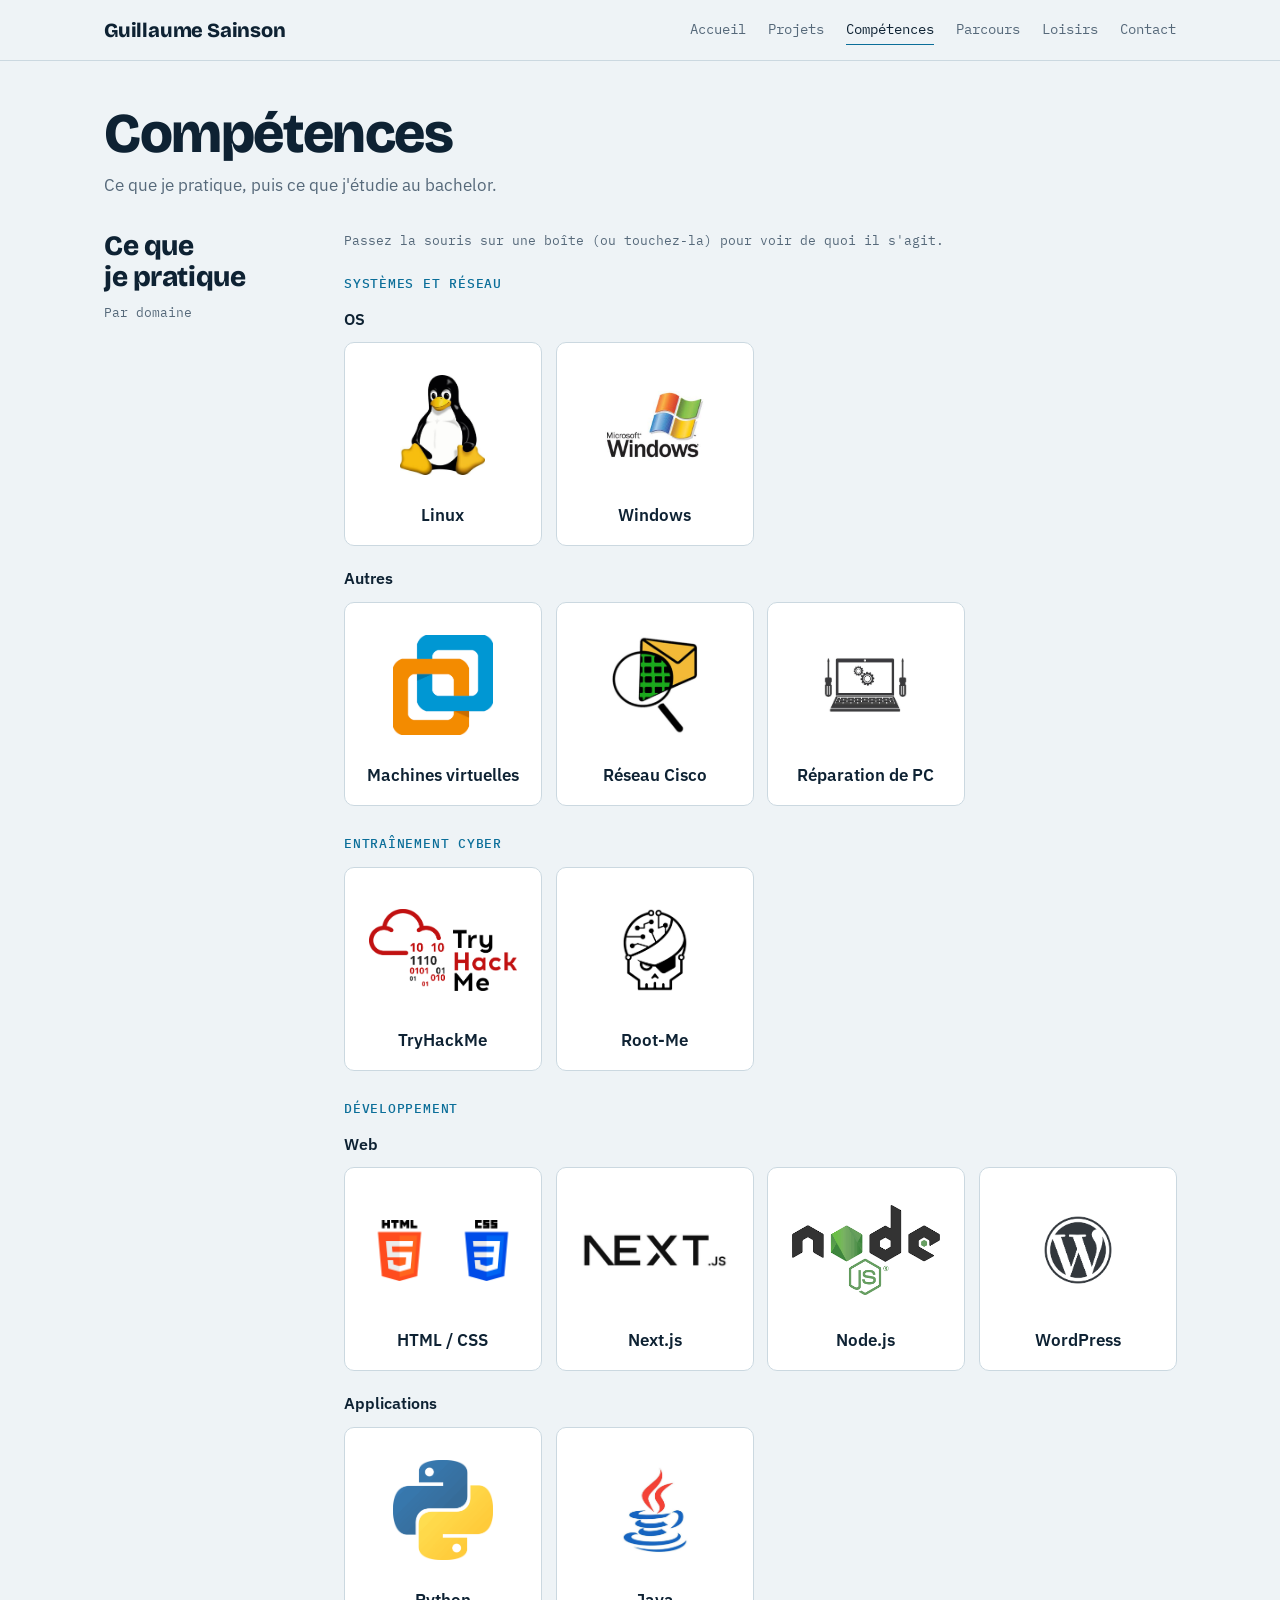
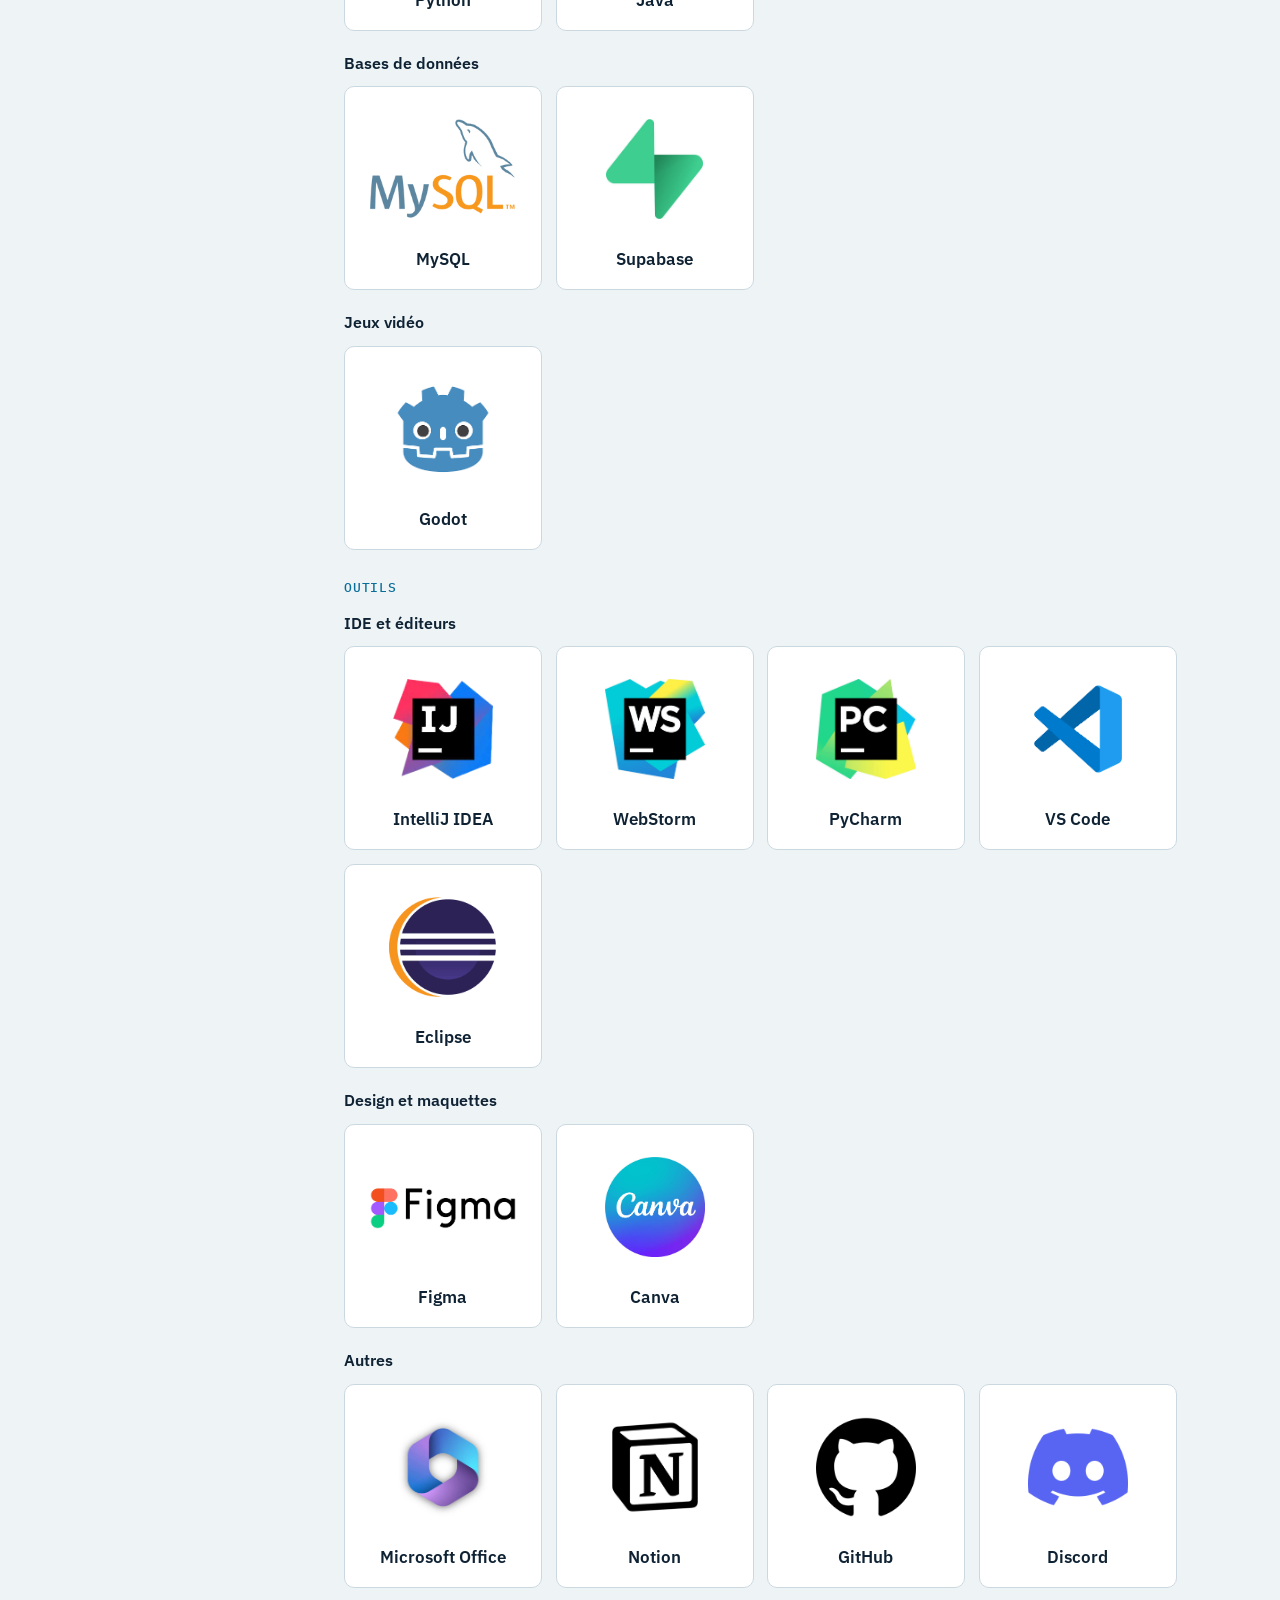
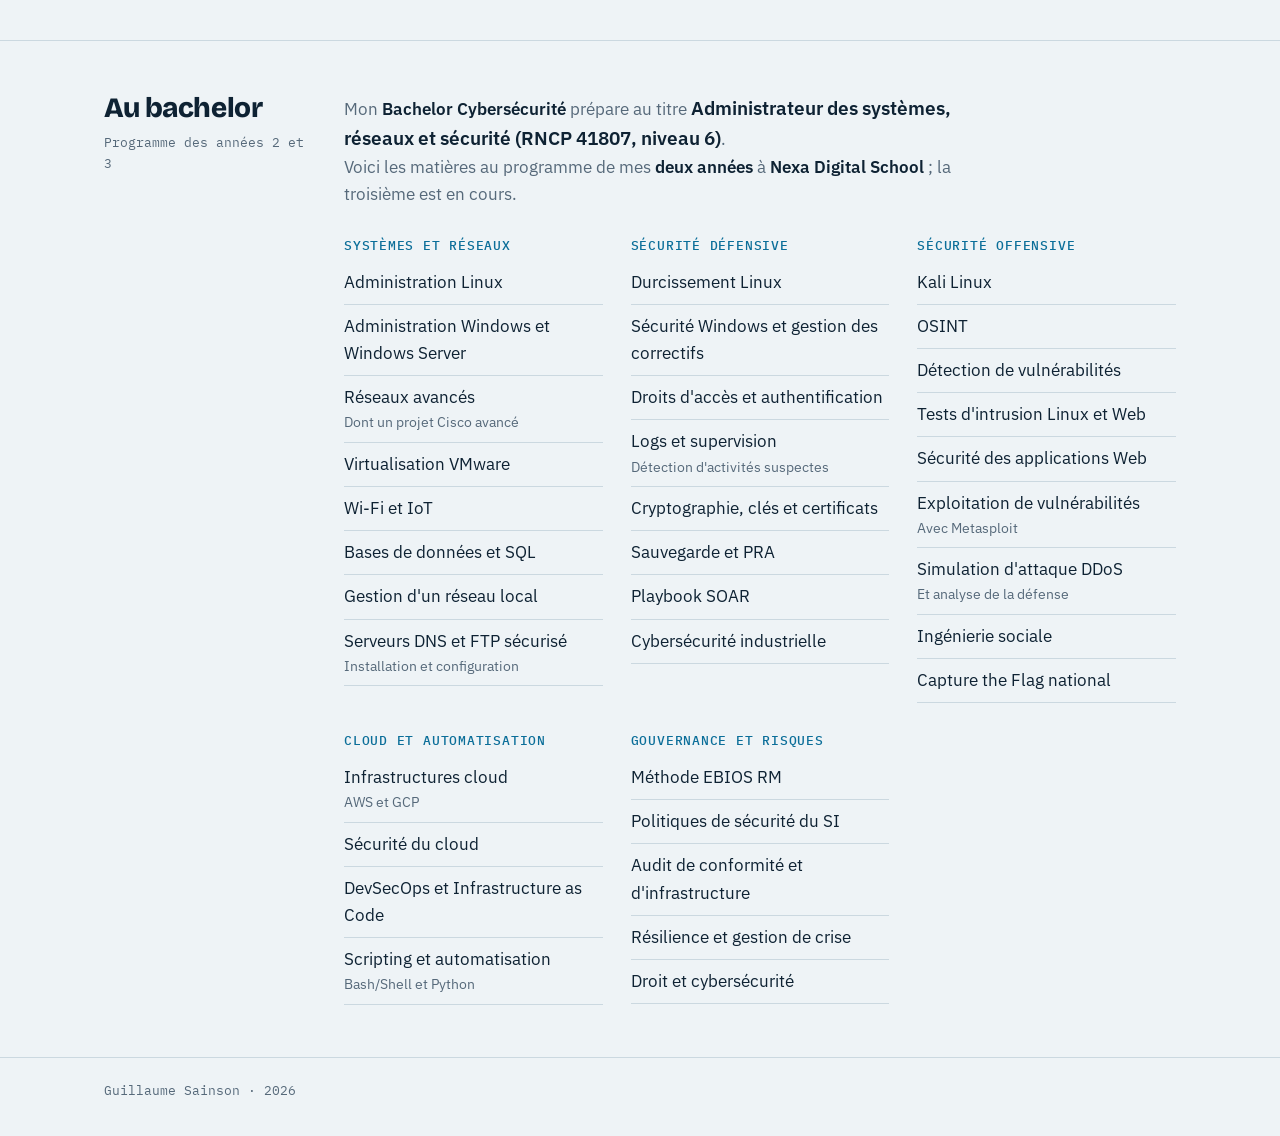
==== competences.html @ bd9ae693 "ajout des pages du pprfolio" ====
<!DOCTYPE html>
<html lang="fr">
<head>
  <meta charset="UTF-8">
  <meta name="viewport" content="width=device-width, initial-scale=1">
  <title>Compétences · Guillaume Sainson</title>
  <meta name="description" content="Portfolio de Guillaume Sainson, étudiant en 3e année de Bachelor Cybersécurité à Nexa Digital School, Paris.">
  <link rel="preconnect" href="https://fonts.googleapis.com">
  <link rel="preconnect" href="https://fonts.gstatic.com" crossorigin>
  <link href="https://fonts.googleapis.com/css2?family=Bricolage+Grotesque:opsz,wght@12..96,500;12..96,800&family=IBM+Plex+Mono:wght@400;500&family=IBM+Plex+Sans:wght@400;500;600&display=swap" rel="stylesheet">
  <link rel="stylesheet" href="css/style.css">
</head>
<body>

  <!-- En-tête et menu (identiques sur toutes les pages) -->
  <header class="top">
    <div class="wrap">
      <a class="brand" href="index.html"><strong>Guillaume Sainson</strong></a>
      <nav aria-label="Pages">
        <a href="index.html">Accueil</a>
        <a href="projets.html">Projets</a>
        <a href="competences.html" aria-current="page">Compétences</a>
        <a href="parcours.html">Parcours</a>
        <a href="loisirs.html">Loisirs</a>
        <a href="contact.html">Contact</a>
      </nav>
    </div>
  </header>

  <!-- Contenu de la page -->
  <main>
  <div class="pagehead"><div class="wrap"><h1>Compétences</h1><p>Ce que je pratique, puis ce que j'étudie au bachelor.</p></div></div>

  <section class="block flat">
    <div class="wrap">
      <div class="side"><h2>Ce que je pratique</h2><p>Par domaine</p></div>
      <div>
        <p class="hint">Passez la souris sur une boîte (ou touchez-la) pour voir de quoi il s'agit.</p>
<h3 class="grp">Systèmes et réseau</h3>
<h4 class="sub">OS</h4>
<ul class="tiles">
          <li class="tile" tabindex="0">
            <span class="front">
              <span class="ico"><img src="images/competences/linux.png" alt="" loading="lazy" onerror="this.remove()"><span class="mono" aria-hidden="true">LX</span></span>
              <span class="name">Linux</span>
            </span>
            <span class="back">
              <strong>Linux</strong>
              <span>Le système des <b>serveurs</b>.<br><b>Administration</b> et <b>durcissement</b> vus au bachelor.</span>
              <span class="lvl" role="img" aria-label="Niveau 3 sur 5"><i class="on"></i><i class="on"></i><i class="on"></i><i></i><i></i><b>3/5</b></span>
            </span>
          </li>
          <li class="tile" tabindex="0">
            <span class="front">
              <span class="ico"><img src="images/competences/windows.png" alt="" loading="lazy" onerror="this.remove()"><span class="mono" aria-hidden="true">WN</span></span>
              <span class="name">Windows</span>
            </span>
            <span class="back">
              <strong>Windows</strong>
              <span><b>Windows</b> et <b>Windows Server</b>.<br><b>Administration</b>, <b>sécurité</b> et gestion des correctifs vus au bachelor.</span>
            </span>
          </li>
</ul>
<h4 class="sub">Autres</h4>
<ul class="tiles">
          <li class="tile" tabindex="0">
            <span class="front">
              <span class="ico"><img src="images/competences/vm.png" alt="" loading="lazy" onerror="this.remove()"><span class="mono" aria-hidden="true">VM</span></span>
              <span class="name">Machines virtuelles</span>
            </span>
            <span class="back">
              <strong>Machines virtuelles</strong>
              <span>Création et gestion de <b>machines virtuelles</b>, notamment avec <b>VMware</b>.</span>
            </span>
          </li>
          <li class="tile" tabindex="0">
            <span class="front">
              <span class="ico"><img src="images/competences/cisco.png" alt="" loading="lazy" onerror="this.remove()"><span class="mono" aria-hidden="true">CI</span></span>
              <span class="name">Réseau Cisco</span>
            </span>
            <span class="back">
              <strong>Réseau Cisco</strong>
              <span>Configuration de réseaux : <b>routage</b>, <b>commutation</b>, <b>VLAN</b>.<br>Simulation avec <b>Packet Tracer</b>.</span>
            </span>
          </li>
          <li class="tile" tabindex="0">
            <span class="front">
              <span class="ico"><img src="images/competences/pc.png" alt="" loading="lazy" onerror="this.remove()"><span class="mono" aria-hidden="true">PC</span></span>
              <span class="name">Réparation de PC</span>
            </span>
            <span class="back">
              <strong>Réparation de PC</strong>
              <span><b>Diagnostic</b>, <b>montage</b> et <b>réparation</b> d'ordinateurs, tablettes et périphériques.</span>
              <span class="lvl" role="img" aria-label="Niveau 4 sur 5"><i class="on"></i><i class="on"></i><i class="on"></i><i class="on"></i><i></i><b>4/5</b></span>
            </span>
          </li>
</ul>
<h3 class="grp">Entraînement cyber</h3>
<ul class="tiles">
<li class="tile tile-link"><a href="https://tryhackme.com/p/frozerytb3" aria-label="TryHackMe, voir mon profil"><span class="front"><span class="ico"><img src="images/competences/tryhackme.png" alt="" loading="lazy" onerror="this.remove()"><span class="mono" aria-hidden="true">THM</span></span><span class="name">TryHackMe</span></span><span class="back"><strong>TryHackMe</strong><span>Plateforme d'<b>entraînement</b> à la cybersécurité, par <b>salles guidées</b>.</span><span class="cta">Cliquez pour voir mon profil →</span></span></a></li>
<li class="tile tile-link"><a href="https://www.root-me.org/FrozerYTB" aria-label="Root-Me, voir mon profil"><span class="front"><span class="ico"><img src="images/competences/rootme.png" alt="" loading="lazy" onerror="this.remove()"><span class="mono" aria-hidden="true">RM</span></span><span class="name">Root-Me</span></span><span class="back"><strong>Root-Me</strong><span>Plateforme française de <b>challenges</b> de sécurité et de hacking.</span><span class="cta">Cliquez pour voir mon profil →</span></span></a></li>
</ul>
<h3 class="grp">Développement</h3>
<h4 class="sub">Web</h4>
<ul class="tiles">
          <li class="tile" tabindex="0">
            <span class="front">
              <span class="ico"><img src="images/competences/html.png" alt="" loading="lazy" onerror="this.remove()"><img src="images/competences/css.png" alt="" loading="lazy" onerror="this.remove()"><span class="mono" aria-hidden="true">&lt;/&gt;</span></span>
              <span class="name">HTML / CSS</span>
            </span>
            <span class="back">
              <strong>HTML / CSS</strong>
              <span>Les langages qui <b>structurent</b> et <b>mettent en forme</b> les pages web.</span>
              <span class="lvl" role="img" aria-label="Niveau 2 sur 5"><i class="on"></i><i class="on"></i><i></i><i></i><i></i><b>2/5</b></span>
            </span>
          </li>
          <li class="tile" tabindex="0">
            <span class="front">
              <span class="ico"><img src="images/competences/nextjs.png" alt="" loading="lazy" onerror="this.remove()"><span class="mono" aria-hidden="true">NX</span></span>
              <span class="name">Next.js</span>
            </span>
            <span class="back">
              <strong>Next.js</strong>
              <span><b>Framework web</b>.<br>Je l'utilise pour le site de <b>N.O.A.H.</b></span>
              <span class="lvl" role="img" aria-label="Niveau 1 sur 5"><i class="on"></i><i></i><i></i><i></i><i></i><b>1/5</b></span>
            </span>
          </li>
          <li class="tile" tabindex="0">
            <span class="front">
              <span class="ico"><img src="images/competences/nodejs.png" alt="" loading="lazy" onerror="this.remove()"><span class="mono" aria-hidden="true">ND</span></span>
              <span class="name">Node.js</span>
            </span>
            <span class="back">
              <strong>Node.js</strong>
              <span><b>Environnement d'exécution</b> <b>JavaScript</b>.<br><b>Next.js</b> tourne dessus.</span>
              <span class="lvl" role="img" aria-label="Niveau 1 sur 5"><i class="on"></i><i></i><i></i><i></i><i></i><b>1/5</b></span>
            </span>
          </li>
          <li class="tile" tabindex="0">
            <span class="front">
              <span class="ico"><img src="images/competences/wordpress.png" alt="" loading="lazy" onerror="this.remove()"><span class="mono" aria-hidden="true">WP</span></span>
              <span class="name">WordPress</span>
            </span>
            <span class="back">
              <strong>WordPress</strong>
              <span><b>Création de sites</b> sans tout coder, pratiquée en stage.</span>
            </span>
          </li>
</ul>
<h4 class="sub">Applications</h4>
<ul class="tiles">
          <li class="tile" tabindex="0">
            <span class="front">
              <span class="ico"><img src="images/competences/python.png" alt="" loading="lazy" onerror="this.remove()"><span class="mono" aria-hidden="true">PY</span></span>
              <span class="name">Python</span>
            </span>
            <span class="back">
              <strong>Python</strong>
              <span>Langage de <b>script</b> et d'<b>automatisation</b>.<br>C'est celui de mon IA <b>N.O.A.H.</b></span>
              <span class="lvl" role="img" aria-label="Niveau 1 sur 5"><i class="on"></i><i></i><i></i><i></i><i></i><b>1/5</b></span>
            </span>
          </li>
          <li class="tile" tabindex="0">
            <span class="front">
              <span class="ico"><img src="images/competences/java.png" alt="" loading="lazy" onerror="this.remove()"><span class="mono" aria-hidden="true">JV</span></span>
              <span class="name">Java</span>
            </span>
            <span class="back">
              <strong>Java</strong>
              <span>Langage de programmation <b>orienté objet</b>.</span>
              <span class="lvl" role="img" aria-label="Niveau 1 sur 5"><i class="on"></i><i></i><i></i><i></i><i></i><b>1/5</b></span>
            </span>
          </li>
</ul>
<h4 class="sub">Bases de données</h4>
<ul class="tiles">
          <li class="tile" tabindex="0">
            <span class="front">
              <span class="ico"><img src="images/competences/mysql.png" alt="" loading="lazy" onerror="this.remove()"><span class="mono" aria-hidden="true">SQL</span></span>
              <span class="name">MySQL</span>
            </span>
            <span class="back">
              <strong>MySQL</strong>
              <span><b>Base de données</b> relationnelle, interrogée en <b>SQL</b>.</span>
            </span>
          </li>
          <li class="tile" tabindex="0">
            <span class="front">
              <span class="ico"><img src="images/competences/supabase.png" alt="" loading="lazy" onerror="this.remove()"><span class="mono" aria-hidden="true">SB</span></span>
              <span class="name">Supabase</span>
            </span>
            <span class="back">
              <strong>Supabase</strong>
              <span><b>Base de données</b> en ligne et <b>authentification</b>, basée sur <b>PostgreSQL</b>.</span>
            </span>
          </li>
</ul>
<h4 class="sub">Jeux vidéo</h4>
<ul class="tiles">
          <li class="tile" tabindex="0">
            <span class="front">
              <span class="ico"><img src="images/competences/godot.png" alt="" loading="lazy" onerror="this.remove()"><span class="mono" aria-hidden="true">GD</span></span>
              <span class="name">Godot</span>
            </span>
            <span class="back">
              <strong>Godot</strong>
              <span><b>Moteur de jeu</b>.<br>Je l'utilise pour mon jeu destiné à <b>Steam</b>.</span>
              <span class="lvl" role="img" aria-label="Niveau 1 sur 5"><i class="on"></i><i></i><i></i><i></i><i></i><b>1/5</b></span>
            </span>
          </li>
</ul>
<h3 class="grp">Outils</h3>
<h4 class="sub">IDE et éditeurs</h4>
<ul class="tiles">
          <li class="tile" tabindex="0">
            <span class="front">
              <span class="ico"><img src="images/competences/intellij.png" alt="" loading="lazy" onerror="this.remove()"><span class="mono" aria-hidden="true">IJ</span></span>
              <span class="name">IntelliJ IDEA</span>
            </span>
            <span class="back">
              <strong>IntelliJ IDEA</strong>
              <span><b>Environnement de développement</b> pour <b>Java</b>.</span>
              <span class="lvl" role="img" aria-label="Niveau 4 sur 5"><i class="on"></i><i class="on"></i><i class="on"></i><i class="on"></i><i></i><b>4/5</b></span>
            </span>
          </li>
          <li class="tile" tabindex="0">
            <span class="front">
              <span class="ico"><img src="images/competences/webstorm.png" alt="" loading="lazy" onerror="this.remove()"><span class="mono" aria-hidden="true">WS</span></span>
              <span class="name">WebStorm</span>
            </span>
            <span class="back">
              <strong>WebStorm</strong>
              <span><b>Environnement de développement</b> pour le web et <b>JavaScript</b>.</span>
              <span class="lvl" role="img" aria-label="Niveau 4 sur 5"><i class="on"></i><i class="on"></i><i class="on"></i><i class="on"></i><i></i><b>4/5</b></span>
            </span>
          </li>
          <li class="tile" tabindex="0">
            <span class="front">
              <span class="ico"><img src="images/competences/pycharm.png" alt="" loading="lazy" onerror="this.remove()"><span class="mono" aria-hidden="true">PC</span></span>
              <span class="name">PyCharm</span>
            </span>
            <span class="back">
              <strong>PyCharm</strong>
              <span><b>Environnement de développement</b> pour <b>Python</b>.</span>
              <span class="lvl" role="img" aria-label="Niveau 4 sur 5"><i class="on"></i><i class="on"></i><i class="on"></i><i class="on"></i><i></i><b>4/5</b></span>
            </span>
          </li>
          <li class="tile" tabindex="0">
            <span class="front">
              <span class="ico"><img src="images/competences/vscode.png" alt="" loading="lazy" onerror="this.remove()"><span class="mono" aria-hidden="true">VS</span></span>
              <span class="name">VS Code</span>
            </span>
            <span class="back">
              <strong>VS Code</strong>
              <span>Mon <b>éditeur de code</b> au quotidien.<br>Je l'utilise plus rarement.</span>
            </span>
          </li>
          <li class="tile" tabindex="0">
            <span class="front">
              <span class="ico"><img src="images/competences/eclipse.png" alt="" loading="lazy" onerror="this.remove()"><span class="mono" aria-hidden="true">EC</span></span>
              <span class="name">Eclipse</span>
            </span>
            <span class="back">
              <strong>Eclipse</strong>
              <span><b>Environnement de développement</b>, utilisé pour <b>Java</b>.<br>Je l'utilise plus rarement.</span>
            </span>
          </li>
</ul>
<h4 class="sub">Design et maquettes</h4>
<ul class="tiles">
          <li class="tile" tabindex="0">
            <span class="front">
              <span class="ico"><img src="images/competences/figma.png" alt="" loading="lazy" onerror="this.remove()"><span class="mono" aria-hidden="true">FG</span></span>
              <span class="name">Figma</span>
            </span>
            <span class="back">
              <strong>Figma</strong>
              <span><b>Maquettes</b> d'interfaces et de sites web.</span>
              <span class="lvl" role="img" aria-label="Niveau 2 sur 5"><i class="on"></i><i class="on"></i><i></i><i></i><i></i><b>2/5</b></span>
            </span>
          </li>
          <li class="tile" tabindex="0">
            <span class="front">
              <span class="ico"><img src="images/competences/canva.png" alt="" loading="lazy" onerror="this.remove()"><span class="mono" aria-hidden="true">CV</span></span>
              <span class="name">Canva</span>
            </span>
            <span class="back">
              <strong>Canva</strong>
              <span><b>Visuels</b> et supports de présentation.</span>
              <span class="lvl" role="img" aria-label="Niveau 4 sur 5"><i class="on"></i><i class="on"></i><i class="on"></i><i class="on"></i><i></i><b>4/5</b></span>
            </span>
          </li>
</ul>
<h4 class="sub">Autres</h4>
<ul class="tiles">
          <li class="tile" tabindex="0">
            <span class="front">
              <span class="ico"><img src="images/competences/office.png" alt="" loading="lazy" onerror="this.remove()"><span class="mono" aria-hidden="true">MS</span></span>
              <span class="name">Microsoft Office</span>
            </span>
            <span class="back">
              <strong>Microsoft Office</strong>
              <span><b>Word</b>, <b>Excel</b>, <b>PowerPoint</b> et messagerie.</span>
              <span class="lvl" role="img" aria-label="Niveau 4 sur 5"><i class="on"></i><i class="on"></i><i class="on"></i><i class="on"></i><i></i><b>4/5</b></span>
            </span>
          </li>
          <li class="tile" tabindex="0">
            <span class="front">
              <span class="ico"><img src="images/competences/notion.png" alt="" loading="lazy" onerror="this.remove()"><span class="mono" aria-hidden="true">NT</span></span>
              <span class="name">Notion</span>
            </span>
            <span class="back">
              <strong>Notion</strong>
              <span>C'est là que j'écris la plupart de mes <b>cahiers des charges</b> et que je note les <b>bugs</b>.</span>
              <span class="lvl" role="img" aria-label="Niveau 4 sur 5"><i class="on"></i><i class="on"></i><i class="on"></i><i class="on"></i><i></i><b>4/5</b></span>
            </span>
          </li>
<li class="tile tile-link"><a href="https://github.com/FrozerYTB" aria-label="GitHub, voir mon profil"><span class="front"><span class="ico"><img src="images/competences/github.png" alt="" loading="lazy" onerror="this.remove()"><span class="mono" aria-hidden="true">GH</span></span><span class="name">GitHub</span></span><span class="back"><strong>GitHub</strong><span><b>Hébergement</b> et <b>suivi des versions</b> de mon code.</span><span class="lvl" role="img" aria-label="Niveau 4 sur 5"><i class="on"></i><i class="on"></i><i class="on"></i><i class="on"></i><i></i><b>4/5</b></span><span class="cta">Cliquez pour voir mon profil →</span></span></a></li>
          <li class="tile" tabindex="0">
            <span class="front">
              <span class="ico"><img src="images/competences/discord.png" alt="" loading="lazy" onerror="this.remove()"><span class="mono" aria-hidden="true">DC</span></span>
              <span class="name">Discord</span>
            </span>
            <span class="back">
              <strong>Discord</strong>
              <span>Je <b>crée</b> et <b>configure</b> des serveurs : jeu, communauté, entraide.</span>
              <span class="lvl" role="img" aria-label="Niveau 4 sur 5"><i class="on"></i><i class="on"></i><i class="on"></i><i class="on"></i><i></i><b>4/5</b></span>
            </span>
          </li>
</ul>
      </div>
    </div>
  </section>
  <section class="block">
    <div class="wrap">
      <div class="side">
        <h2>Au bachelor</h2>
        <p>Programme des années 2 et 3</p>
      </div>
      <div>
        <p class="intro">Mon <b>Bachelor Cybersécurité</b> prépare au titre <b class="big">Administrateur des systèmes, réseaux et sécurité (RNCP 41807, niveau 6)</b>.<br>Voici les matières au programme de mes <b>deux années</b> à <b>Nexa Digital School</b> ; la troisième est en cours.</p>
        <div class="skills">
          <div>
            <h3>Systèmes et réseaux</h3>
            <ul>
              <li>Administration Linux</li>
              <li>Administration Windows et Windows Server</li>
              <li>Réseaux avancés<small>Dont un projet Cisco avancé</small></li>
              <li>Virtualisation VMware</li>
              <li>Wi-Fi et IoT</li>
              <li>Bases de données et SQL</li>
              <li>Gestion d'un réseau local</li>
              <li>Serveurs DNS et FTP sécurisé<small>Installation et configuration</small></li>
            </ul>
          </div>
          <div>
            <h3>Sécurité défensive</h3>
            <ul>
              <li>Durcissement Linux</li>
              <li>Sécurité Windows et gestion des correctifs</li>
              <li>Droits d'accès et authentification</li>
              <li>Logs et supervision<small>Détection d'activités suspectes</small></li>
              <li>Cryptographie, clés et certificats</li>
              <li>Sauvegarde et PRA</li>
              <li>Playbook SOAR</li>
              <li>Cybersécurité industrielle</li>
            </ul>
          </div>
          <div>
            <h3>Sécurité offensive</h3>
            <ul>
              <li>Kali Linux</li>
              <li>OSINT</li>
              <li>Détection de vulnérabilités</li>
              <li>Tests d'intrusion Linux et Web</li>
              <li>Sécurité des applications Web</li>
              <li>Exploitation de vulnérabilités<small>Avec Metasploit</small></li>
              <li>Simulation d'attaque DDoS<small>Et analyse de la défense</small></li>
              <li>Ingénierie sociale</li>
              <li>Capture the Flag national</li>
            </ul>
          </div>
          <div>
            <h3>Cloud et automatisation</h3>
            <ul>
              <li>Infrastructures cloud<small>AWS et GCP</small></li>
              <li>Sécurité du cloud</li>
              <li>DevSecOps et Infrastructure as Code</li>
              <li>Scripting et automatisation<small>Bash/Shell et Python</small></li>
            </ul>
          </div>
          <div>
            <h3>Gouvernance et risques</h3>
            <ul>
              <li>Méthode EBIOS RM</li>
              <li>Politiques de sécurité du SI</li>
              <li>Audit de conformité et d'infrastructure</li>
              <li>Résilience et gestion de crise</li>
              <li>Droit et cybersécurité</li>
            </ul>
          </div>
        </div>
      </div>
    </div>
  </section>
  </main>

  <footer>
    <div class="wrap"><p>Guillaume Sainson · 2026</p></div>
  </footer>
  <script src="js/anim.js"></script>
</body>
</html>
---- css/style.css ----
/* Portfolio de Guillaume Sainson : feuille de style commune à toutes les pages */
/* Layout : une colonne large, libellés de section en marge gauche, héros en deux colonnes
   (texte + flocon-réseau dessiné en canvas). */
:root {
  --bg: #EEF3F6;
  --surface: #FFFFFF;
  --ink: #0E2233;
  --muted: #56697A;
  --line: #CBD8E0;
  --accent: #0B6E99;
  --accent-soft: #D6EAF2;
  --font-display: "Bricolage Grotesque", "Arial Narrow", Arial, sans-serif;
  --font-body: "IBM Plex Sans", "Segoe UI", Helvetica, Arial, sans-serif;
  --font-mono: "IBM Plex Mono", ui-monospace, "SFMono-Regular", Consolas, monospace;
  color-scheme: light;
}
@media (prefers-color-scheme: dark) {
  :root:not([data-theme="light"]) {
    --bg: #081620;
    --surface: #0E212E;
    --ink: #E4F0F6;
    --muted: #8FA6B5;
    --line: #1F3A4B;
    --accent: #7FD6F2;
    --accent-soft: #12303F;
    color-scheme: dark;
  }
}
:root[data-theme="dark"] {
  --bg: #081620;
  --surface: #0E212E;
  --ink: #E4F0F6;
  --muted: #8FA6B5;
  --line: #1F3A4B;
  --accent: #7FD6F2;
  --accent-soft: #12303F;
  color-scheme: dark;
}

*, *::before, *::after { box-sizing: border-box; }
html { scroll-behavior: smooth; }
body {
  margin: 0;
  background: var(--bg);
  color: var(--ink);
  font-family: var(--font-body);
  font-size: 17px;
  line-height: 1.6;
  -webkit-font-smoothing: antialiased;
}
a { color: inherit; }
a:focus-visible, button:focus-visible {
  outline: 2px solid var(--accent);
  outline-offset: 3px;
  border-radius: 4px;
}
.wrap { max-width: 1120px; margin: 0 auto; padding: 0 24px; }

/* Barre du haut */
.top {
  position: sticky; top: 0; z-index: 10;
  background: var(--bg);
  border-bottom: 1px solid var(--line);
}
.top .wrap {
  display: flex; flex-wrap: wrap; align-items: center;
  justify-content: space-between; gap: 8px 24px;
  padding-top: 14px; padding-bottom: 14px;
}
.brand { display: flex; align-items: baseline; gap: 12px; text-decoration: none; }
.brand strong { font-family: var(--font-display); font-weight: 800; font-size: 20px; letter-spacing: -0.01em; }
.brand span { font-family: var(--font-mono); font-size: 13px; color: var(--accent); }
.top nav { display: flex; flex-wrap: wrap; gap: 4px 22px; }
.top nav a {
  font-family: var(--font-mono); font-size: 13.5px;
  text-decoration: none; color: var(--muted);
  padding: 4px 0; border-bottom: 1px solid transparent;
}
.top nav a:hover { color: var(--ink); border-bottom-color: var(--accent); }

/* Héros */
.hero { padding: 56px 0 40px; }
.hero .wrap {
  display: grid; grid-template-columns: minmax(0, 1.25fr) minmax(0, 1fr);
  gap: 32px; align-items: center;
}
.eyebrow {
  font-family: var(--font-mono); font-size: 13.5px; color: var(--accent);
  margin: 0 0 18px;
}
h1 {
  font-family: var(--font-display); font-weight: 800;
  font-size: clamp(38px, 6.2vw, 72px); line-height: 1.02;
  letter-spacing: -0.025em; margin: 0 0 22px; text-wrap: balance;
}
h1 em { font-style: normal; color: var(--accent); }
.lead { max-width: 56ch; margin: 0 0 26px; color: var(--muted); font-size: 18px; }
.lead b { color: var(--ink); font-weight: 600; }
.status {
  display: inline-flex; align-items: flex-start; gap: 12px;
  background: var(--accent-soft); border-left: 3px solid var(--accent);
  padding: 12px 16px; max-width: 56ch; font-size: 15.5px;
}
.status .dot {
  flex: none; width: 9px; height: 9px; border-radius: 50%;
  background: var(--accent); margin-top: 8px;
}
.flake { width: 100%; max-width: 440px; justify-self: center; aspect-ratio: 1; }
.flake canvas { width: 100%; height: 100%; display: block; }

/* Sections */
section.block { border-top: 1px solid var(--line); padding: 52px 0; }
section.block .wrap {
  display: grid; grid-template-columns: 200px minmax(0, 1fr); gap: 24px 40px;
}
h2 {
  font-family: var(--font-display); font-weight: 800; font-size: 28px;
  letter-spacing: -0.015em; line-height: 1.1; margin: 0; text-wrap: balance;
}
.side p { font-family: var(--font-mono); font-size: 13px; color: var(--muted); margin: 10px 0 0; }

/* Projets */
.projects { list-style: none; margin: 0; padding: 0; }
.projects li {
  display: grid; grid-template-columns: minmax(0, 1fr) auto; gap: 6px 20px;
  align-items: baseline; padding: 18px 0; border-bottom: 1px solid var(--line);
}
.projects li:first-child { padding-top: 0; }
.projects h3 { font-family: var(--font-display); font-weight: 800; font-size: 22px; margin: 0; letter-spacing: -0.01em; }
.projects p { grid-column: 1 / -1; margin: 0; color: var(--muted); max-width: 62ch; }
.projects p.tags { font-family: var(--font-mono); font-size: 13px; color: var(--accent); }
.chip {
  font-family: var(--font-mono); font-size: 12.5px; white-space: nowrap;
  padding: 3px 10px; border-radius: 999px; border: 1px solid var(--line); color: var(--muted);
}
.chip.live { border-color: var(--accent); color: var(--accent); background: var(--accent-soft); }
.chip.done { border-color: var(--ink); color: var(--ink); }

/* Compétences */
.skills { display: grid; grid-template-columns: repeat(3, minmax(0, 1fr)); gap: 28px; }
.skills h3, .path h3 {
  font-family: var(--font-mono); font-weight: 500; font-size: 13px;
  color: var(--accent); margin: 0 0 12px; text-transform: uppercase; letter-spacing: 0.06em;
}
.skills ul { list-style: none; margin: 0; padding: 0; display: grid; gap: 8px; }
.skills li { padding-bottom: 8px; border-bottom: 1px solid var(--line); }
.skills li small { display: block; color: var(--muted); font-size: 14px; }

.intro { margin: 0 0 28px; max-width: 64ch; color: var(--muted); }
.intro b { color: var(--ink); font-weight: 600; }

/* Parcours */
.path { display: grid; grid-template-columns: repeat(2, minmax(0, 1fr)); gap: 36px 40px; }
.path ol { list-style: none; margin: 0; padding: 0; display: grid; gap: 20px; }
.path time {
  display: block; font-family: var(--font-mono); font-size: 13px;
  color: var(--muted); font-variant-numeric: tabular-nums;
}
.path strong { display: block; font-weight: 600; }
.path .org { color: var(--accent); font-size: 15.5px; }
.path p { margin: 4px 0 0; color: var(--muted); font-size: 15.5px; }

/* Contact */
.contact p { margin: 0 0 14px; max-width: 60ch; }
.mail {
  display: inline-block; font-family: var(--font-display); font-weight: 800;
  font-size: clamp(20px, 3.4vw, 34px); letter-spacing: -0.01em;
  color: var(--accent); text-decoration-thickness: 2px; text-underline-offset: 6px;
  overflow-wrap: anywhere;
}
.hobbies { color: var(--muted); font-size: 15.5px; margin-top: 22px; }

footer { border-top: 1px solid var(--line); padding: 22px 0 36px; }
footer p { margin: 0; font-family: var(--font-mono); font-size: 12.5px; color: var(--muted); }

@media (max-width: 820px) {
  .hero { padding-top: 36px; }
  .hero .wrap { grid-template-columns: minmax(0, 1fr); }
  .flake { max-width: 300px; order: -1; justify-self: start; }
  section.block .wrap { grid-template-columns: minmax(0, 1fr); }
  .skills, .path { grid-template-columns: minmax(0, 1fr); }
}
@media (prefers-reduced-motion: reduce) { html { scroll-behavior: auto; } }

.top nav a[aria-current="page"] { color: var(--ink); border-bottom-color: var(--accent); }
.page > section.block:first-child, .page > .pagehead + section.block { border-top: 0; }
.pagehead { padding: 44px 0 0; }
.pagehead h1 { font-size: clamp(34px, 5vw, 56px); margin: 0 0 10px; }
.pagehead p { margin: 0; color: var(--muted); max-width: 60ch; }
section.block.flat { border-top: 0; padding-top: 32px; }

/* Accueil : liens vers les pages */
.doors { display: grid; grid-template-columns: repeat(4, minmax(0, 1fr)); gap: 0; border-top: 1px solid var(--line); }
.doors a {
  display: block; text-decoration: none; padding: 22px 20px 26px;
  border-right: 1px solid var(--line); border-bottom: 1px solid var(--line);
}
.doors a:last-child { border-right: 0; }
.doors a:hover { background: var(--accent-soft); }
.doors strong { display: block; font-family: var(--font-display); font-weight: 800; font-size: 22px; letter-spacing: -0.01em; }
.doors strong::after { content: " \2192"; color: var(--accent); }
.doors span { display: block; color: var(--muted); font-size: 15px; margin-top: 4px; }

/* Boîtes de compétences : survol = description + niveau */
h3.grp {
  font-family: var(--font-mono); font-weight: 500; font-size: 13px; color: var(--accent);
  margin: 28px 0 12px; text-transform: uppercase; letter-spacing: 0.06em;
}
h3.grp:first-of-type { margin-top: 0; }
.hint { font-family: var(--font-mono); font-size: 13px; color: var(--muted); margin: 0 0 22px; }
.tiles { list-style: none; margin: 0; padding: 0; display: grid; grid-template-columns: repeat(auto-fill, minmax(168px, 1fr)); gap: 14px; }
.tile {
  position: relative; min-height: 176px; border: 1px solid var(--line); border-radius: 10px;
  background: var(--surface); overflow: hidden; cursor: default;
}
.tile:focus-visible { outline: 2px solid var(--accent); outline-offset: 3px; }
.tile .front, .tile .back {
  position: absolute; inset: 0; display: flex; flex-direction: column; padding: 16px;
  transition: opacity .18s ease, transform .18s ease;
}
.tile .front { justify-content: space-between; }
.tile .mono { font-family: var(--font-display); font-weight: 800; font-size: 44px; line-height: 1; letter-spacing: -0.03em; color: var(--accent); }
.tile .name { font-weight: 600; }
.tile .back {
  background: var(--accent); color: var(--bg); gap: 6px; font-size: 14px; line-height: 1.4;
  opacity: 0; transform: translateY(8px);
}
.tile .back strong { font-family: var(--font-display); font-weight: 800; font-size: 17px; }
.tile:hover .back, .tile:focus .back, .tile:focus-within .back { opacity: 1; transform: none; }
.tile:hover .front, .tile:focus .front { opacity: 0; }
.lvl { display: flex; align-items: center; gap: 5px; margin-top: auto; }
.lvl i { width: 11px; height: 11px; border-radius: 50%; border: 1.5px solid var(--bg); }
.lvl i.on { background: var(--bg); }
.lvl b { font-family: var(--font-mono); font-weight: 500; font-size: 12.5px; margin-left: 6px; }

@media (max-width: 820px) {
  .doors { grid-template-columns: repeat(2, minmax(0, 1fr)); }
  .doors a:nth-child(2n) { border-right: 0; }
}
@media (prefers-reduced-motion: reduce) { .tile .front, .tile .back { transition: none; } }

/* Icônes : l'image s'affiche si le fichier existe, sinon les lettres restent */
.brand { align-items: center; }
.brand .logo { width: 30px; height: 30px; border-radius: 8px; display: block; }
.ico { display: flex; align-items: center; gap: 8px; height: 60px; }
.ico img { height: 56px; width: 56px; object-fit: contain; background: #fff; border-radius: 10px; padding: 6px; border: 1px solid var(--line); }
.ico img ~ .mono { display: none; }
.projects li { grid-template-columns: 56px minmax(0, 1fr) auto; column-gap: 18px; }
.projects .pico {
  grid-row: 1 / span 4; align-self: start; position: relative; width: 56px; height: 56px; border-radius: 12px;
  background: var(--accent-soft); border: 1px solid var(--line); overflow: hidden;
  display: flex; align-items: center; justify-content: center;
  font-family: var(--font-display); font-weight: 800; font-size: 26px; color: var(--accent);
}
.projects .pico img { position: absolute; inset: 0; width: 100%; height: 100%; object-fit: contain; background: #fff; padding: 6px; }
.projects p { grid-column: 2 / -1; }
@media (max-width: 520px) {
  .projects li { grid-template-columns: 44px minmax(0, 1fr); }
  .projects .pico { width: 44px; height: 44px; font-size: 20px; grid-row: 1; }
  .projects .chip { grid-column: 2; justify-self: start; }
  .projects p { grid-column: 1 / -1; }
}

.ico img { width: auto; min-width: 56px; max-width: 132px; }
.tile { min-height: 196px; }
.tile .back { font-size: 13.5px; }
.tile .back b { font-weight: 600; }
.doors { grid-template-columns: repeat(5, minmax(0, 1fr)); }
.doors strong { font-size: 20px; }
@media (max-width: 980px) { .doors { grid-template-columns: repeat(2, minmax(0, 1fr)); } .doors a:nth-child(2n) { border-right: 0; } }

/* Logos plus grands : ils remplissent la boîte */
.tile { min-height: 204px; }
.tile .front { justify-content: flex-start; gap: 10px; }
.ico { flex: 1; height: auto; min-height: 0; justify-content: center; gap: 10px; }
.ico img { height: 116px; width: auto; min-width: 0; max-width: 100%; padding: 8px; border: 0; border-radius: 12px; }
.ico img:not(:only-of-type) { height: 78px; max-width: 48%; }
.tile .mono { font-size: 64px; }
.tile .name { text-align: center; }

.links { list-style: none; margin: 28px 0 0; padding: 0; display: flex; flex-wrap: wrap; gap: 14px; }
.links a {
  display: flex; align-items: center; gap: 14px; text-decoration: none;
  padding: 12px 18px 12px 12px; border: 1px solid var(--line); border-radius: 12px; background: var(--surface);
}
.links a:hover { border-color: var(--accent); }
.links img { width: 44px; height: 44px; object-fit: contain; background: #fff; border-radius: 50%; }
.links strong { display: block; font-family: var(--font-display); font-weight: 800; font-size: 18px; }
.links small { display: block; color: var(--muted); font-size: 14px; }

h4.sub { font-family: var(--font-body); font-weight: 600; font-size: 16px; margin: 20px 0 10px; color: var(--ink); }
h3.grp + h4.sub { margin-top: 0; }

p b, .doors b { font-weight: 600; color: var(--ink); }
.tile .back b { color: inherit; }

b.big { font-size: 1.12em; }
.projects p.tags b { font-weight: 600; color: var(--accent); }

h3.pgrp { font-size: 14px; margin: 40px 0 16px; padding-bottom: 8px; border-bottom: 2px solid var(--accent); }
h3.pgrp:first-child { margin-top: 0; }
.projects li:last-child { border-bottom: 0; }

.tile-link { padding: 0; }
.tile-link > a { position: absolute; inset: 0; display: block; text-decoration: none; color: inherit; border-radius: inherit; }
.tile-link:hover { border-color: var(--accent); }
.tile-link:focus-within { outline: 2px solid var(--accent); outline-offset: 3px; }
.tile .cta { display: block; margin-top: 6px; font-family: var(--font-mono); font-size: 12px; font-weight: 500; }

/* Micro-animations (ajoutées par js/anim.js, sans JS tout reste visible) */
.anim .reveal { opacity: 0; transform: translateY(16px); }
.anim .reveal.in { opacity: 1; transform: none; transition: opacity .55s ease, transform .55s cubic-bezier(.2,.7,.2,1); }
.top { transition: box-shadow .25s ease; }
.top.scrolled { box-shadow: 0 1px 0 var(--line), 0 10px 26px rgba(11,34,51,.06); }
.tile { transition: transform .2s cubic-bezier(.2,.7,.2,1), box-shadow .2s ease, border-color .2s ease; will-change: transform; }
.tile:hover { transform: translateY(-5px); box-shadow: 0 14px 30px rgba(11,34,51,.1); }
.projects li, .links a, .doors a { transition: transform .2s cubic-bezier(.2,.7,.2,1); }
.links a:hover { transform: translateY(-3px); }
.mail { transition: color .2s ease; }
.anim .lvl i.on { transform: scale(0); }
.anim .reveal.in .lvl i.on { animation: pop .4s cubic-bezier(.2,1.4,.4,1) forwards; }
@keyframes pop { to { transform: scale(1); } }
@media (prefers-reduced-motion: reduce) {
  .anim .reveal, .anim .reveal.in { opacity: 1; transform: none; transition: none; }
  .tile:hover, .links a:hover { transform: none; }
  .anim .lvl i.on { transform: none; }
  .anim .reveal.in .lvl i.on { animation: none; }
}

/* « En savoir plus » des projets */
.projects details.more { grid-column: 2 / -1; margin-top: 6px; }
.more summary {
  display: inline-flex; align-items: center; gap: 8px; cursor: pointer; list-style: none;
  font-family: var(--font-mono); font-size: 13.5px; color: var(--accent);
  padding: 7px 14px; border: 1px solid var(--accent); border-radius: 999px; background: var(--accent-soft);
  transition: background .2s ease, color .2s ease;
}
.more summary::-webkit-details-marker { display: none; }
.more summary::after { content: "+"; font-size: 16px; line-height: 1; transition: transform .25s ease; }
.more[open] summary::after { transform: rotate(45deg); }
.more summary:hover { background: var(--accent); color: var(--bg); }
.more summary:focus-visible { outline: 2px solid var(--accent); outline-offset: 3px; }
.more-body { margin-top: 18px; padding: 22px 24px; border: 1px solid var(--line); border-radius: 14px; background: var(--surface); }
.more[open] .more-body { animation: open .35s cubic-bezier(.2,.7,.2,1); }
@keyframes open { from { opacity: 0; transform: translateY(-6px); } to { opacity: 1; transform: none; } }
.more-body h4 { font-family: var(--font-display); font-weight: 800; font-size: 19px; margin: 26px 0 10px; letter-spacing: -0.01em; }
.more-body h4:nth-of-type(1) { margin-top: 8px; }
.more-body p { margin: 0 0 8px; max-width: 70ch; }
.more-body .note { font-family: var(--font-mono); font-size: 13px; color: var(--muted); }
.kpis { display: grid; grid-template-columns: repeat(auto-fill, minmax(130px, 1fr)); gap: 10px; margin: 0; }
.kpis div { padding: 12px 14px; border-radius: 10px; background: var(--accent-soft); }
.kpis dt { font-family: var(--font-display); font-weight: 800; font-size: 24px; color: var(--accent); font-variant-numeric: tabular-nums; }
.kpis dd { margin: 2px 0 0; font-size: 13.5px; color: var(--muted); }
.vlans { list-style: none; margin: 0; padding: 0; display: grid; grid-template-columns: repeat(auto-fill, minmax(220px, 1fr)); gap: 6px 18px; }
.vlans li { padding: 6px 0; border-bottom: 1px solid var(--line); font-size: 15px; }
.vlans li { display: flex; gap: 10px; align-items: baseline; }
.vlans b { font-family: var(--font-mono); font-weight: 500; color: var(--accent); white-space: nowrap; flex: none; }
.blocs { display: grid; grid-template-columns: repeat(2, minmax(0, 1fr)); gap: 14px; }
.blocs section { padding: 16px; border: 1px solid var(--line); border-radius: 12px; }
.blocs h5 { display: flex; align-items: center; gap: 10px; margin: 0 0 8px; font-size: 16px; font-weight: 600; }
.blocs h5 span {
  display: inline-grid; place-items: center; width: 26px; height: 26px; border-radius: 50%;
  background: var(--accent); color: var(--bg); font-family: var(--font-mono); font-size: 13px;
}
.blocs p { font-size: 15px; }
.checks { margin: 0; padding-left: 20px; display: grid; gap: 6px; font-size: 15.5px; }
@media (max-width: 720px) { .blocs { grid-template-columns: minmax(0, 1fr); } .more-body { padding: 18px 16px; } }
@media (prefers-reduced-motion: reduce) { .more[open] .more-body { animation: none; } }

.steps { margin: 0; padding-left: 22px; display: grid; gap: 8px; font-size: 15.5px; }
.steps li::marker { color: var(--accent); font-family: var(--font-mono); font-weight: 500; }
.cls { width: 100%; border-collapse: collapse; font-size: 14.5px; }
.cls-wrap { overflow-x: auto; }
.cls th { text-align: left; font-family: var(--font-mono); font-weight: 500; font-size: 12.5px; color: var(--muted); text-transform: uppercase; letter-spacing: .05em; padding: 6px 10px 8px 0; border-bottom: 2px solid var(--accent); }
.cls td { padding: 9px 10px 9px 0; border-bottom: 1px solid var(--line); vertical-align: top; }
.cls td:first-child { white-space: nowrap; }
.cls td b { font-family: var(--font-mono); color: var(--accent); margin-right: 4px; }
.moscow { list-style: none; margin: 14px 0 0; padding: 0; display: grid; gap: 12px; }
.moscow li { display: grid; grid-template-columns: 150px minmax(0, 1fr) 48px; gap: 4px 12px; align-items: center; }
.moscow .lab { font-size: 14.5px; } .moscow .lab b { color: var(--accent); margin-right: 4px; }
.moscow .bar { height: 10px; border-radius: 99px; background: var(--accent-soft); position: relative; overflow: hidden; }
.moscow .bar::after { content: ""; position: absolute; inset: 0 auto 0 0; width: var(--w); background: var(--accent); border-radius: inherit; transform-origin: left; }
.more[open] .moscow .bar::after { animation: grow .8s cubic-bezier(.2,.7,.2,1) both; }
@keyframes grow { from { transform: scaleX(0); } to { transform: scaleX(1); } }
.moscow .pct { font-family: var(--font-mono); font-size: 13.5px; text-align: right; font-variant-numeric: tabular-nums; }
.moscow small { grid-column: 1 / -1; color: var(--muted); font-size: 13.5px; }
.blocs h5 .state { margin-left: auto; font-style: normal; font-family: var(--font-mono); font-size: 11.5px; font-weight: 500; color: var(--accent); border: 1px solid var(--accent); border-radius: 99px; padding: 1px 8px; }
@media (max-width: 560px) { .moscow li { grid-template-columns: 110px minmax(0,1fr) 40px; } .cls { font-size: 13.5px; } }
@media (prefers-reduced-motion: reduce) { .more[open] .moscow .bar::after { animation: none; } }

/* Les listes du bloc « En savoir plus » ne doivent pas hériter du style des cartes */
.projects .more-body li { display: list-item; grid-template-columns: none; padding: 0; border-bottom: 0; }
.projects .more-body .vlans li { display: flex; padding: 6px 0; border-bottom: 1px solid var(--line); }
.projects .more-body .moscow li { display: grid; grid-template-columns: 150px minmax(0, 1fr) 48px; }
.projects .more-body p { grid-column: auto; }
@media (max-width: 560px) { .projects .more-body .moscow li { grid-template-columns: 110px minmax(0,1fr) 40px; } }

.kpis { grid-template-columns: repeat(auto-fill, minmax(150px, 1fr)); }
.kpis dt { white-space: nowrap; font-size: 22px; }

/* Mots du lexique : bulle au survol, lien vers le lexique au clic */
a.term { position: relative; color: inherit; text-decoration: underline dotted; text-decoration-color: var(--accent); text-underline-offset: 3px; text-decoration-thickness: 1.5px; cursor: help; }
a.term:hover, a.term:focus-visible { color: var(--accent); }
a.term::after {
  content: attr(data-def); position: absolute; left: 0; bottom: calc(100% + 8px); z-index: 30;
  width: max-content; max-width: 280px; padding: 10px 12px; border-radius: 10px;
  background: var(--ink); color: var(--bg); font-family: var(--font-body); font-size: 13.5px; font-weight: 400;
  line-height: 1.45; letter-spacing: 0; text-transform: none; white-space: normal; text-align: left;
  box-shadow: 0 10px 28px rgba(0,0,0,.18); pointer-events: none;
  opacity: 0; transform: translateY(4px); transition: opacity .15s ease, transform .15s ease; visibility: hidden;
}
a.term:hover::after, a.term:focus-visible::after { opacity: 1; transform: none; visibility: visible; }
a.term.tip-right::after { left: auto; right: 0; }
a.term.tip-below::after { bottom: auto; top: calc(100% + 8px); }
.cls-wrap { overflow: visible; }
@media (max-width: 560px) { .cls-wrap { overflow-x: auto; } }
.lex { margin: 0; display: grid; grid-template-columns: repeat(2, minmax(0, 1fr)); gap: 0 32px; }
.lex div { padding: 12px 0; border-bottom: 1px solid var(--line); scroll-margin-top: 90px; border-radius: 8px; transition: background .4s ease; }
.lex dt { font-family: var(--font-display); font-weight: 800; font-size: 17px; }
.lex dd { margin: 3px 0 0; color: var(--muted); font-size: 15px; }
.lex div:target { background: var(--accent-soft); padding-left: 12px; padding-right: 12px; }
@media (max-width: 820px) { .lex { grid-template-columns: minmax(0, 1fr); } }
@media (prefers-reduced-motion: reduce) { a.term::after { transition: none; } }

a.term::after { white-space: pre-line; }
.lex dt .exp { display: block; font-family: var(--font-body); font-weight: 500; font-size: 13.5px; color: var(--accent); margin-top: 2px; }

.lex div { border-radius: 0; }
.lex div:target { border-radius: 8px; border-bottom-color: transparent; }

a.term::after { white-space: pre-line; max-width: 300px; }
.lex dt .full { display: block; font-family: var(--font-mono); font-weight: 400; font-size: 13px; color: var(--accent); margin-top: 2px; letter-spacing: 0; }
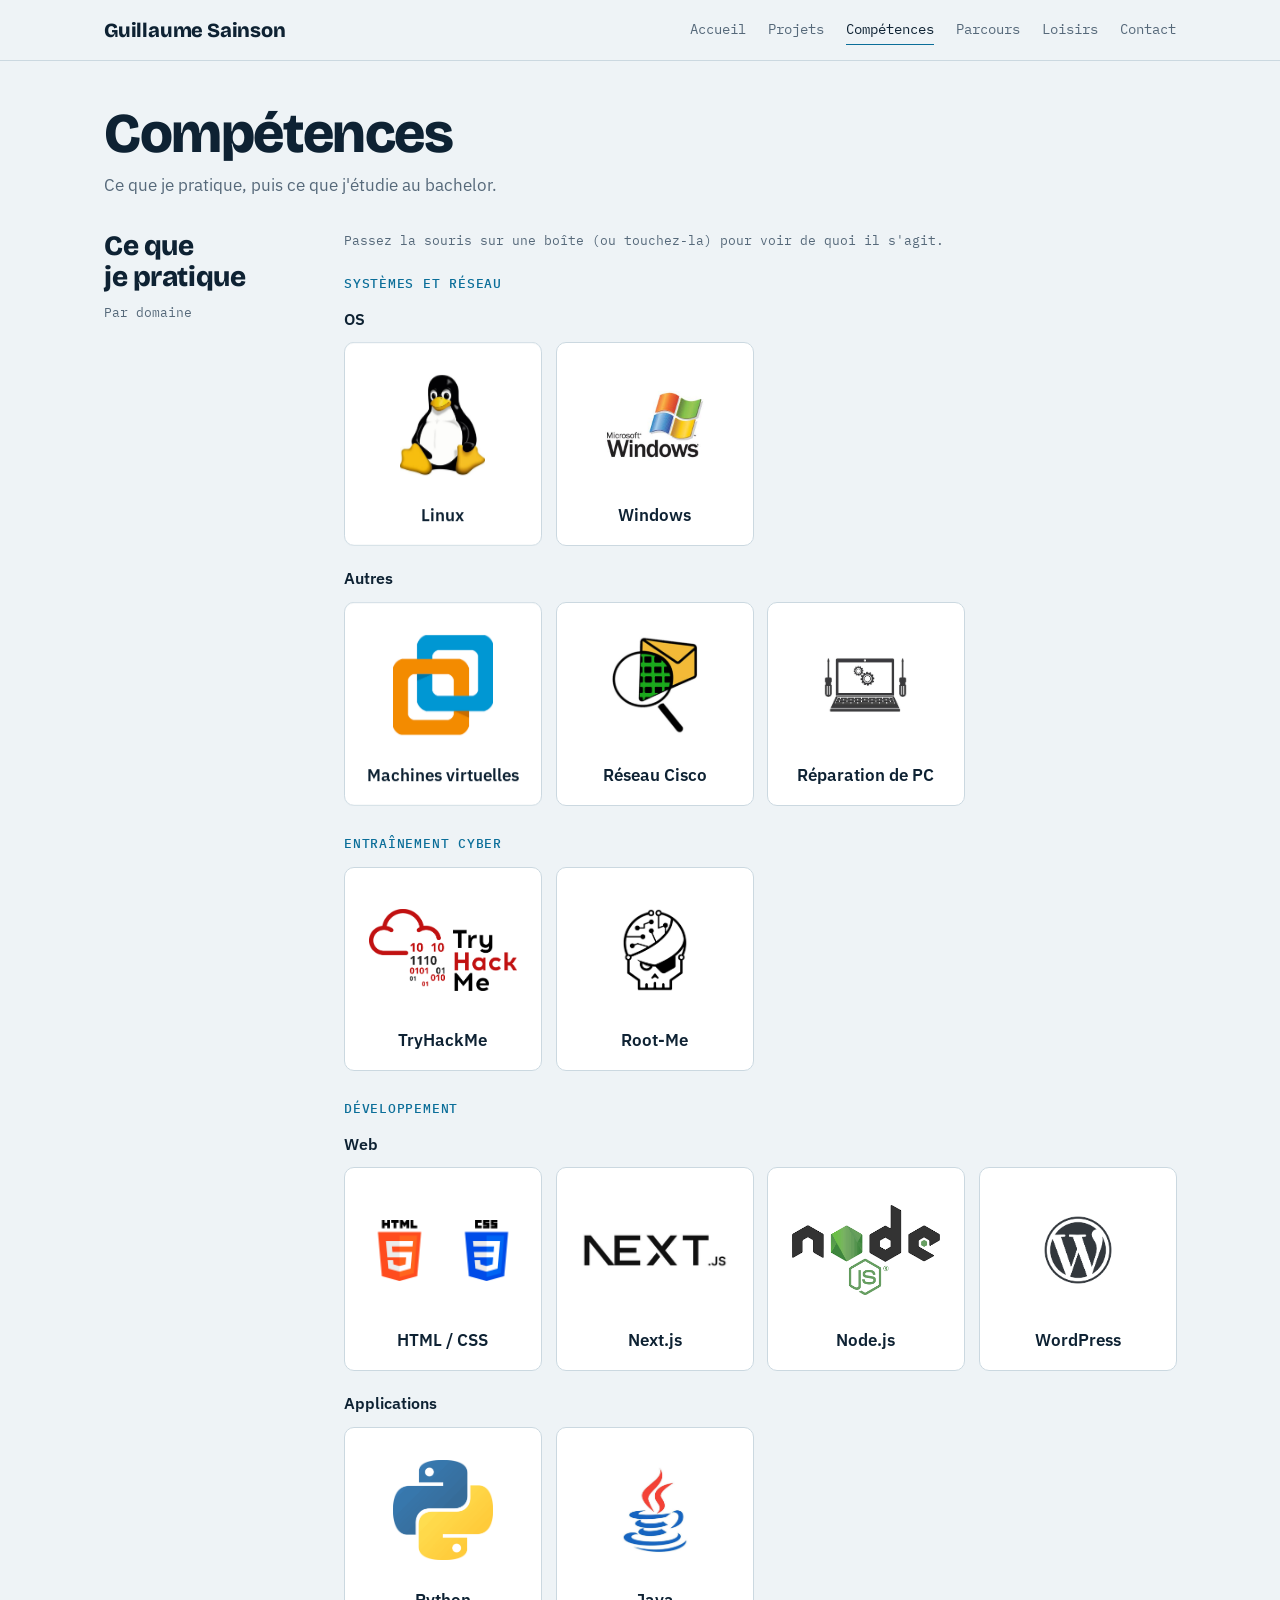
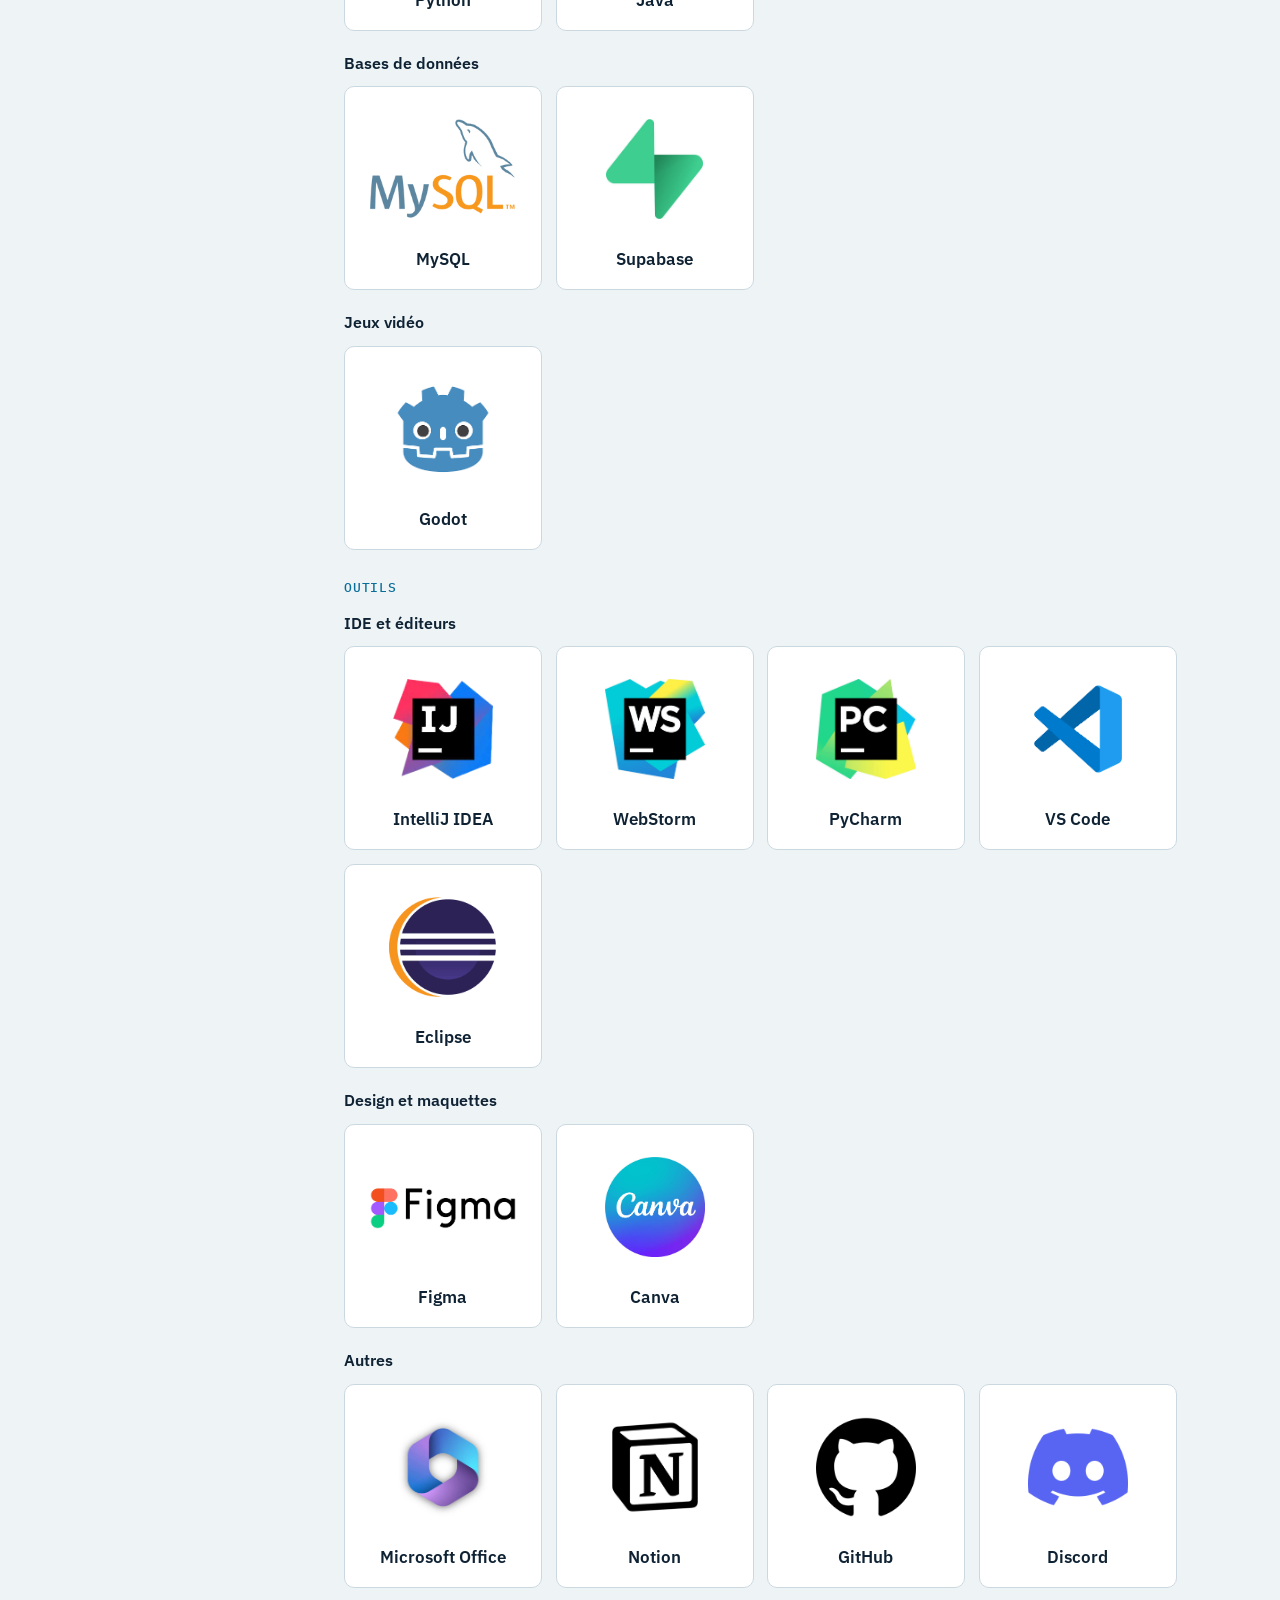
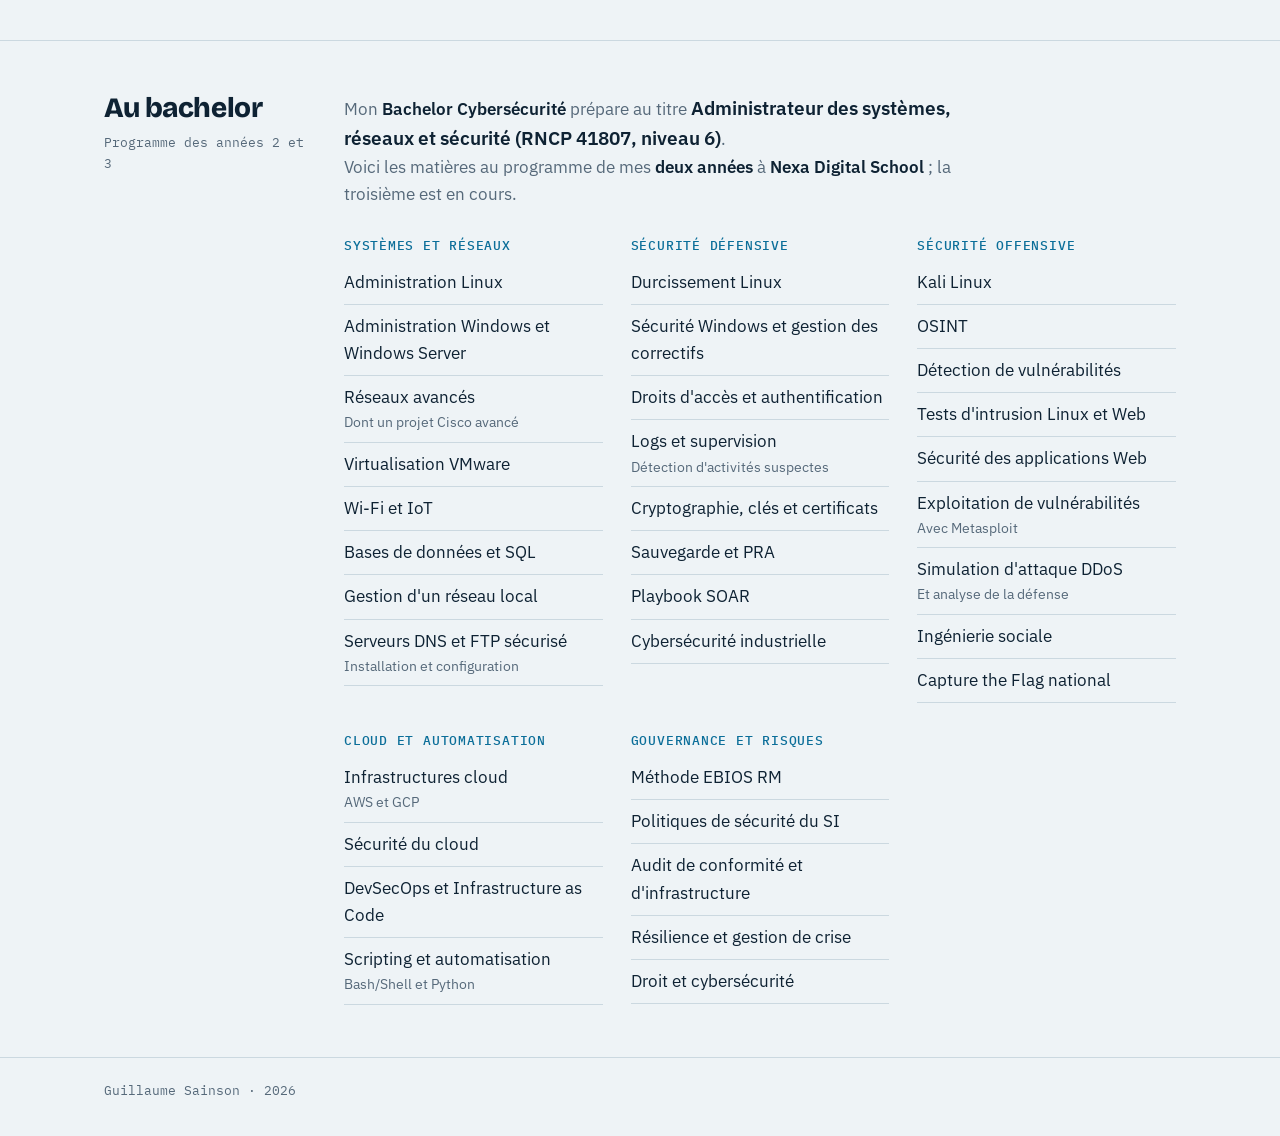
==== commit b5d6400c: "correction du css" ====
--- a/competences.html
+++ b/competences.html
@@ -8,7 +8,7 @@
   <link rel="preconnect" href="https://fonts.googleapis.com">
   <link rel="preconnect" href="https://fonts.gstatic.com" crossorigin>
   <link href="https://fonts.googleapis.com/css2?family=Bricolage+Grotesque:opsz,wght@12..96,500;12..96,800&family=IBM+Plex+Mono:wght@400;500&family=IBM+Plex+Sans:wght@400;500;600&display=swap" rel="stylesheet">
-  <link rel="stylesheet" href="css/style.css">
+  <link rel="stylesheet" href="css/style.css?v=202611161438">
 </head>
 <body>
 
@@ -408,6 +408,6 @@
   <footer>
     <div class="wrap"><p>Guillaume Sainson · 2026</p></div>
   </footer>
-  <script src="js/anim.js"></script>
+  <script src="js/anim.js?v=202611161438"></script>
 </body>
 </html>
--- a/css/style.css
+++ b/css/style.css
@@ -430,3 +430,73 @@
 
 a.term::after { white-space: pre-line; max-width: 300px; }
 .lex dt .full { display: block; font-family: var(--font-mono); font-weight: 400; font-size: 13px; color: var(--accent); margin-top: 2px; letter-spacing: 0; }
+
+/* Photo de profil au centre du flocon (masquée tant que images/profil/photo.jpg n'existe pas) */
+.flake { position: relative; }
+.flake .avatar {
+  position: absolute; left: 50%; top: 50%; width: 38%; aspect-ratio: 1; transform: translate(-50%, -50%);
+  object-fit: cover; border-radius: 50%; z-index: 1;
+  border: 4px solid var(--bg); box-shadow: 0 0 0 2px var(--accent), 0 14px 34px rgba(11,34,51,.18);
+}
+
+/* Accueil : bande « En bref » (terminal + projets à la une) et chiffres clés */
+.home-band { padding: 8px 0 44px; }
+.home-band .wrap { display: grid; grid-template-columns: minmax(0, 1.1fr) minmax(0, 1fr); gap: 28px; align-items: stretch; }
+.term { background: #0B1A24; color: #CFE6F0; border-radius: 14px; overflow: hidden; box-shadow: 0 18px 40px rgba(11,34,51,.16); font-family: var(--font-mono); font-size: 14px; }
+.term-bar { display: flex; align-items: center; gap: 7px; padding: 11px 14px; background: #10232F; border-bottom: 1px solid #1C3646; }
+.term-bar i { width: 11px; height: 11px; border-radius: 50%; background: #2B4A5C; }
+.term-bar i:nth-child(1) { background: #E5706A; } .term-bar i:nth-child(2) { background: #E9B95A; } .term-bar i:nth-child(3) { background: #6FCB8E; }
+.term-bar span { margin-left: 8px; color: #7E9AAA; font-size: 12.5px; }
+.term-body { padding: 18px 20px 22px; display: grid; gap: 4px; }
+.term .ln { margin: 0; white-space: pre-wrap; line-height: 1.55; }
+.term .cmd { color: #FFFFFF; } .term .cmd + .out { margin-top: -1px; }
+.term .out { color: #8FB4C6; }
+.term .out + .cmd { margin-top: 8px; }
+.term .pr { color: #7FD6F2; }
+.term .cur { display: inline-block; width: 8px; height: 16px; background: #7FD6F2; vertical-align: -3px; animation: blink 1.05s steps(1) infinite; }
+@keyframes blink { 50% { opacity: 0; } }
+.term.typing .ln { visibility: hidden; }
+.term.typing .ln.shown { visibility: visible; }
+.featured { display: grid; gap: 14px; align-content: start; }
+.featured .eyebrow { margin: 0 0 2px; }
+.feat { display: grid; gap: 6px; padding: 18px 20px; border: 1px solid var(--line); border-radius: 14px; background: var(--surface); text-decoration: none; color: inherit;
+  transition: transform .2s cubic-bezier(.2,.7,.2,1), border-color .2s ease, box-shadow .2s ease; }
+.feat:hover { transform: translateY(-4px); border-color: var(--accent); box-shadow: 0 14px 30px rgba(11,34,51,.1); }
+.feat-tag { font-family: var(--font-mono); font-size: 12.5px; color: var(--accent); }
+.feat strong { font-family: var(--font-display); font-weight: 800; font-size: 20px; line-height: 1.2; letter-spacing: -0.01em; }
+.feat strong::after { content: " \2192"; color: var(--accent); }
+.feat > span:last-child { color: var(--muted); font-size: 15px; }
+.stats { margin: 0 0 44px; display: grid; grid-template-columns: repeat(4, minmax(0, 1fr)); gap: 0; border-top: 1px solid var(--line); border-bottom: 1px solid var(--line); }
+.stats div { padding: 22px 20px; border-right: 1px solid var(--line); }
+.stats div:last-child { border-right: 0; }
+.stats dt { font-family: var(--font-display); font-weight: 800; font-size: 44px; line-height: 1; color: var(--accent); font-variant-numeric: tabular-nums; }
+.stats dd { margin: 8px 0 0; color: var(--muted); font-size: 15px; }
+@media (max-width: 860px) {
+  .home-band .wrap { grid-template-columns: minmax(0, 1fr); }
+  .stats { grid-template-columns: repeat(2, minmax(0, 1fr)); }
+  .stats div:nth-child(2) { border-right: 0; }
+  .stats div:nth-child(-n+2) { border-bottom: 1px solid var(--line); }
+}
+@media (prefers-reduced-motion: reduce) { .term .cur { animation: none; } .feat:hover { transform: none; } }
+
+/* Fiche d'identité : visible seulement quand le flocon passe au-dessus du texte */
+.idcard { display: none; }
+@media (max-width: 820px) {
+  .hero .wrap { grid-template-columns: minmax(0, 0.9fr) minmax(0, 1.1fr); gap: 20px 28px; }
+  .hero .wrap > div:first-child { grid-column: 1 / -1; grid-row: 2; }
+  .flake { grid-column: 1; grid-row: 1; order: 0; max-width: 300px; width: 100%; justify-self: center; }
+  .idcard {
+    display: grid; gap: 0; grid-column: 2; grid-row: 1; align-self: center; margin: 0;
+    border: 1px solid var(--line); border-radius: 14px; background: var(--surface); padding: 6px 18px;
+  }
+  .idcard div { padding: 10px 0; border-bottom: 1px solid var(--line); }
+  .idcard div:last-child { border-bottom: 0; }
+  .idcard dt { font-family: var(--font-mono); font-size: 12px; color: var(--accent); text-transform: uppercase; letter-spacing: .06em; }
+  .idcard dd { margin: 2px 0 0; font-weight: 600; font-size: 15.5px; line-height: 1.35; }
+}
+@media (max-width: 480px) {
+  .hero .wrap { grid-template-columns: minmax(0, 1fr); }
+  .flake { max-width: 240px; }
+  .idcard { grid-column: 1; grid-row: 2; }
+  .hero .wrap > div:first-child { grid-row: 3; }
+}
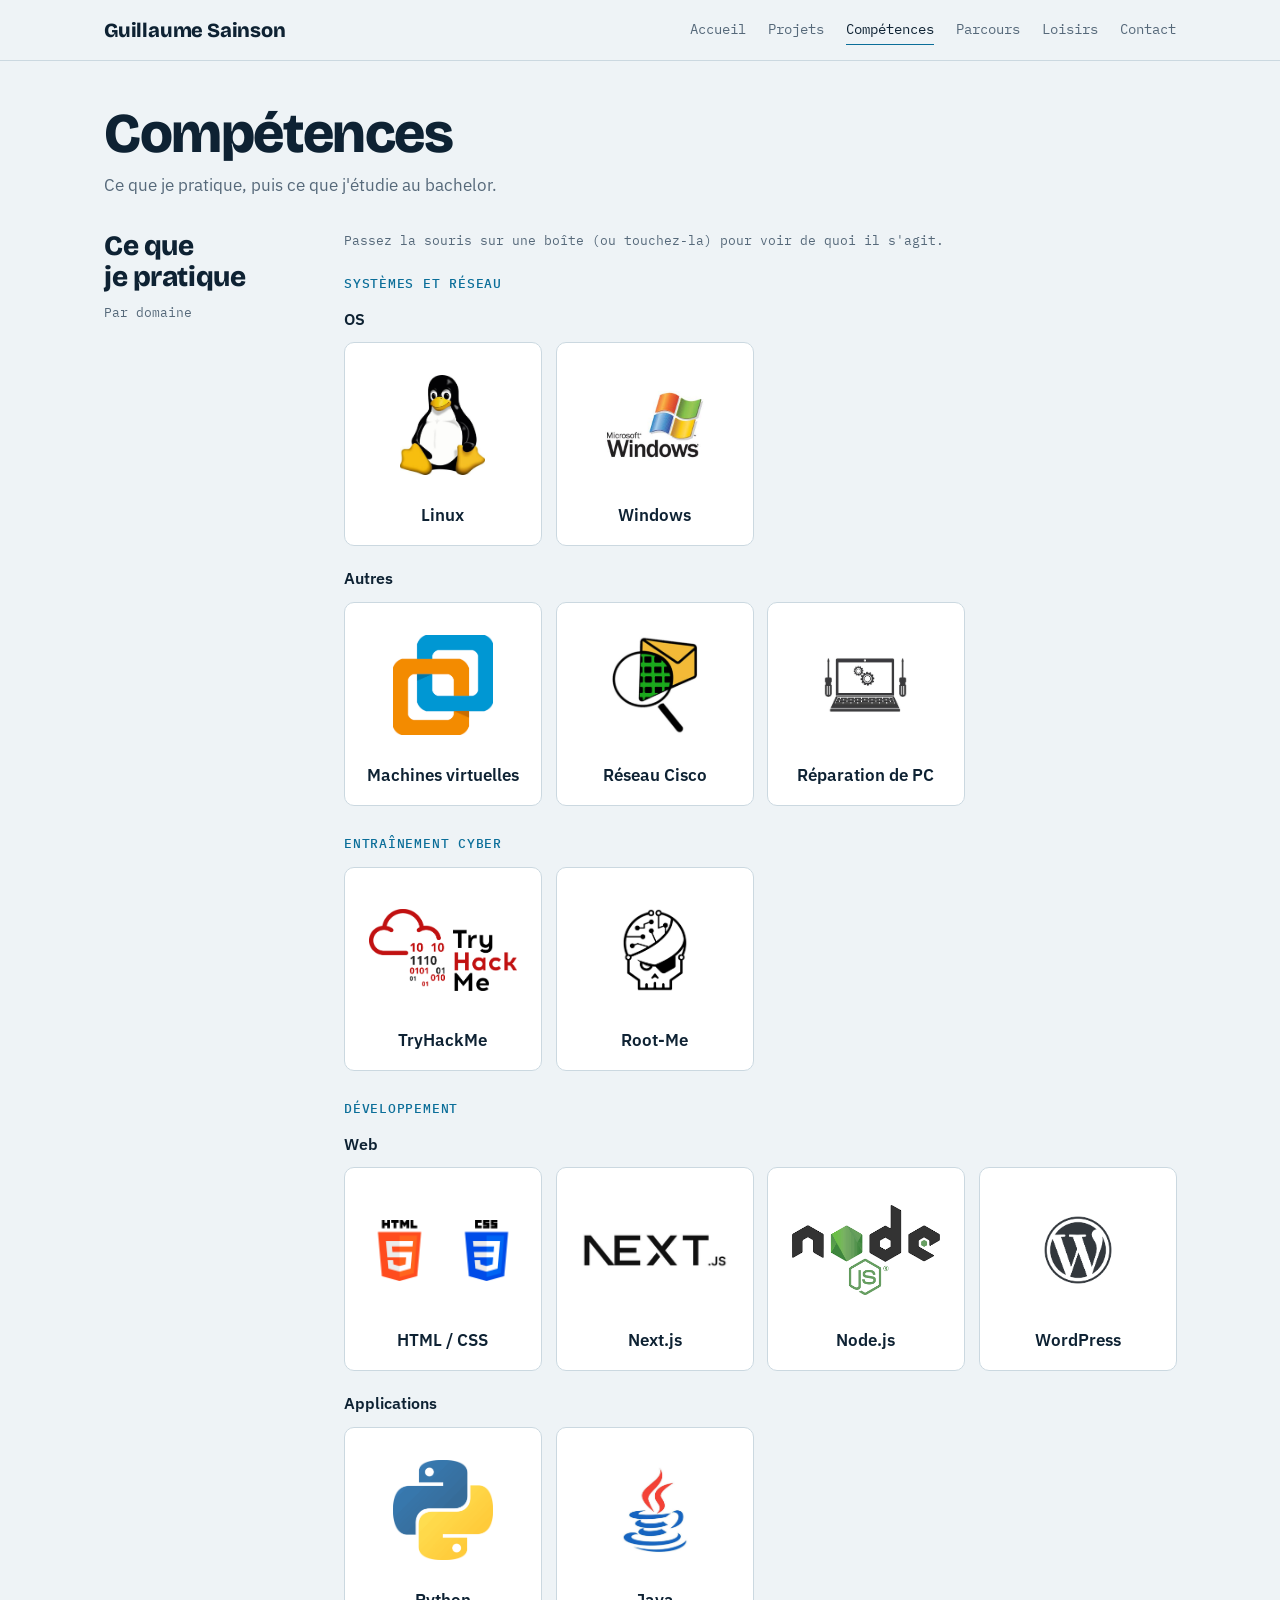
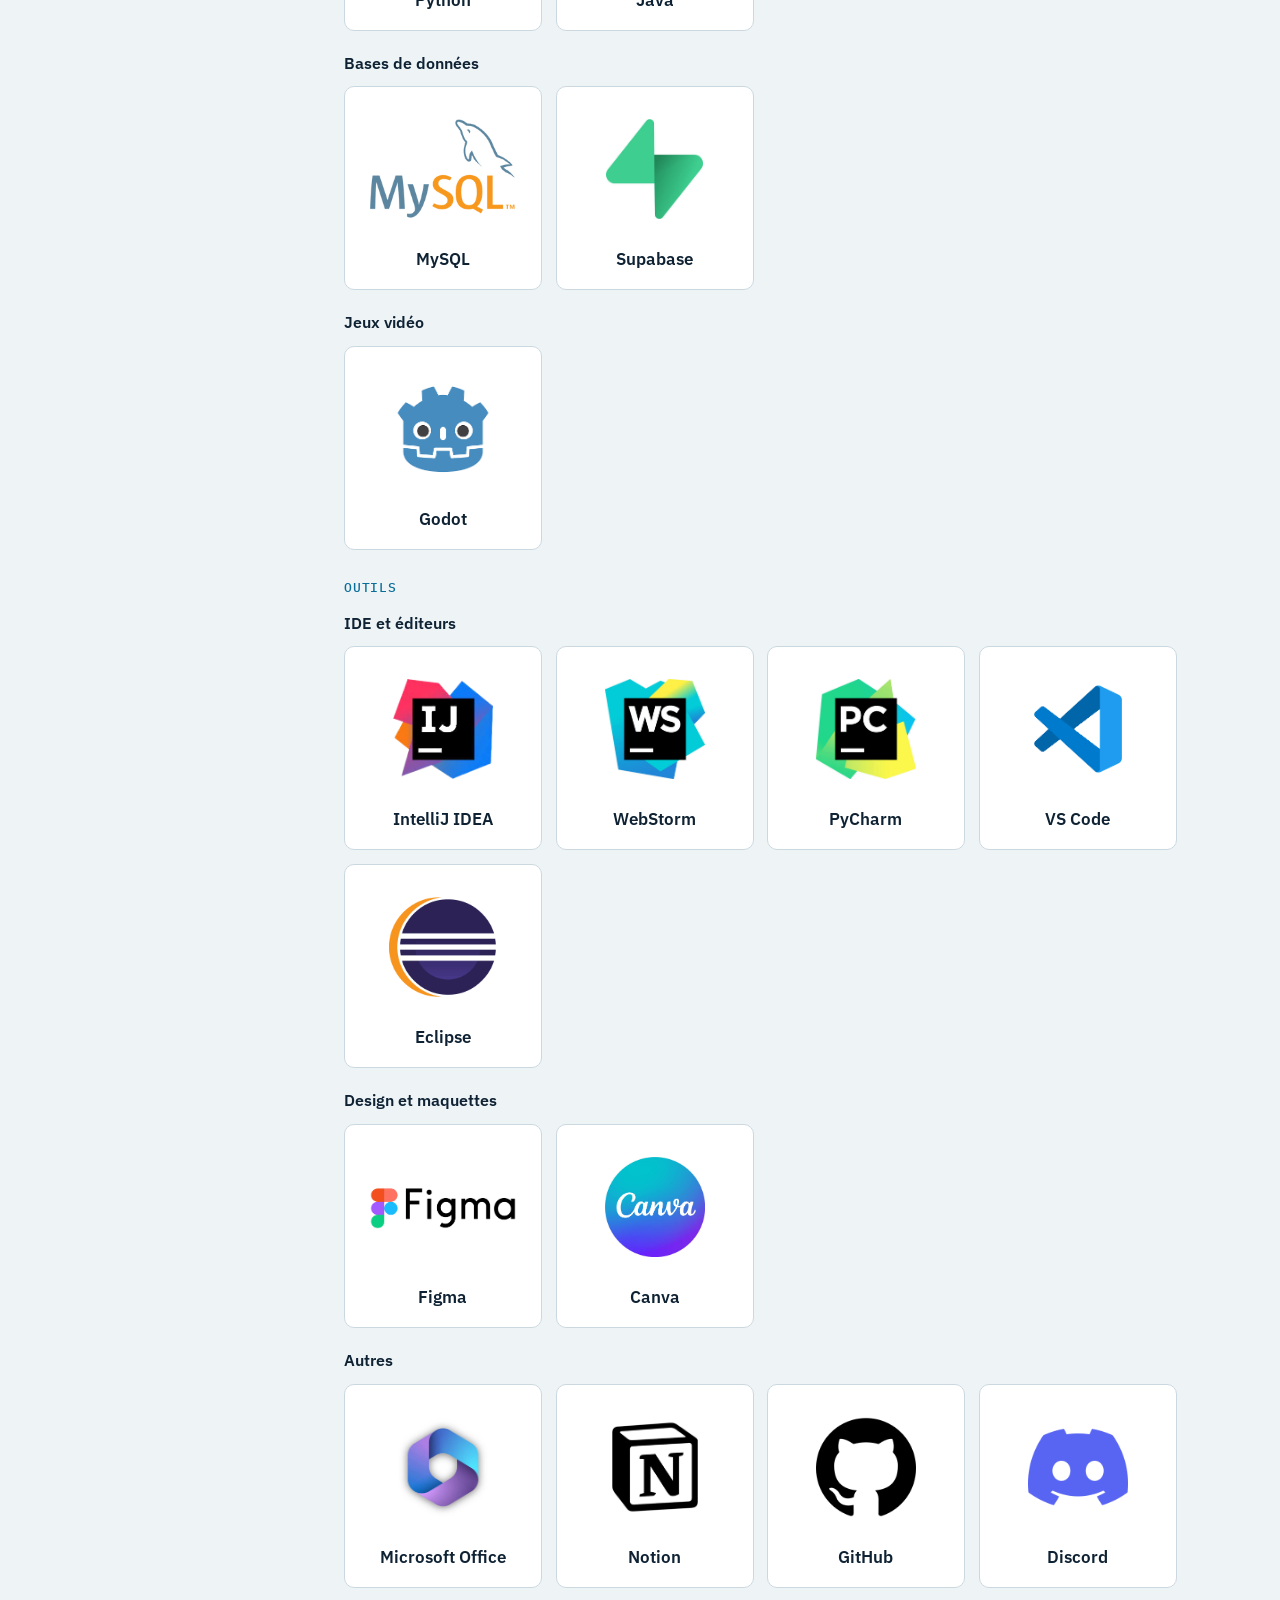
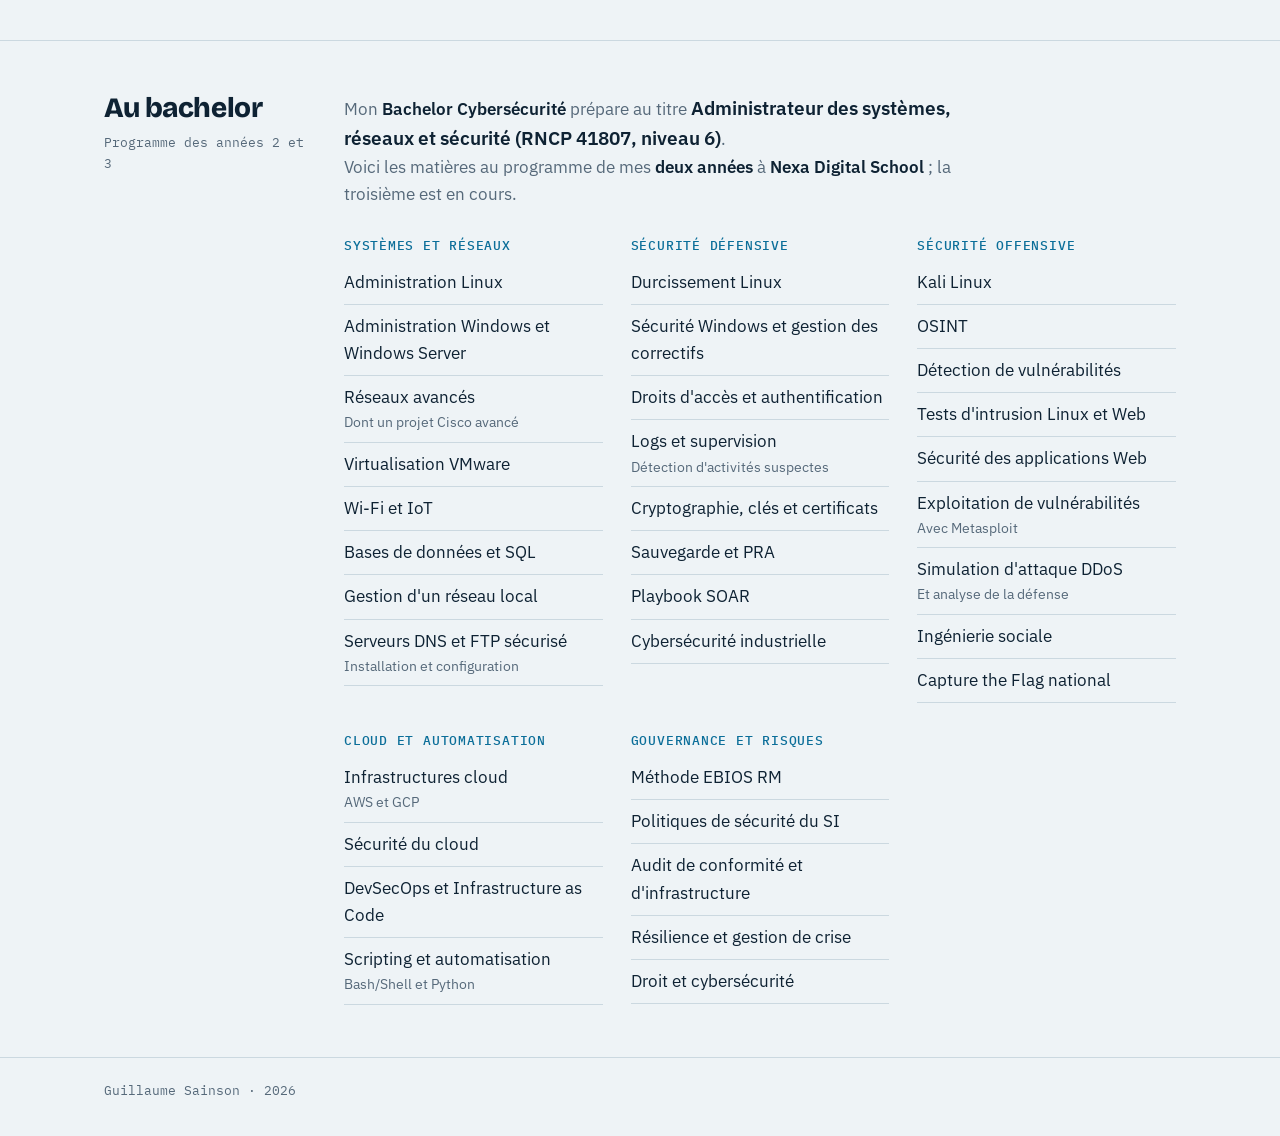
==== commit 42277ecf: "correction du fond noir pour les mots dictionnaire" ====
--- a/competences.html
+++ b/competences.html
@@ -8,7 +8,7 @@
   <link rel="preconnect" href="https://fonts.googleapis.com">
   <link rel="preconnect" href="https://fonts.gstatic.com" crossorigin>
   <link href="https://fonts.googleapis.com/css2?family=Bricolage+Grotesque:opsz,wght@12..96,500;12..96,800&family=IBM+Plex+Mono:wght@400;500&family=IBM+Plex+Sans:wght@400;500;600&display=swap" rel="stylesheet">
-  <link rel="stylesheet" href="css/style.css?v=202611161438">
+  <link rel="stylesheet" href="css/style.css?v=202611161442">
 </head>
 <body>
 
@@ -408,6 +408,6 @@
   <footer>
     <div class="wrap"><p>Guillaume Sainson · 2026</p></div>
   </footer>
-  <script src="js/anim.js?v=202611161438"></script>
+  <script src="js/anim.js?v=202611161442"></script>
 </body>
 </html>
--- a/css/style.css
+++ b/css/style.css
@@ -442,21 +442,21 @@
 /* Accueil : bande « En bref » (terminal + projets à la une) et chiffres clés */
 .home-band { padding: 8px 0 44px; }
 .home-band .wrap { display: grid; grid-template-columns: minmax(0, 1.1fr) minmax(0, 1fr); gap: 28px; align-items: stretch; }
-.term { background: #0B1A24; color: #CFE6F0; border-radius: 14px; overflow: hidden; box-shadow: 0 18px 40px rgba(11,34,51,.16); font-family: var(--font-mono); font-size: 14px; }
-.term-bar { display: flex; align-items: center; gap: 7px; padding: 11px 14px; background: #10232F; border-bottom: 1px solid #1C3646; }
-.term-bar i { width: 11px; height: 11px; border-radius: 50%; background: #2B4A5C; }
-.term-bar i:nth-child(1) { background: #E5706A; } .term-bar i:nth-child(2) { background: #E9B95A; } .term-bar i:nth-child(3) { background: #6FCB8E; }
-.term-bar span { margin-left: 8px; color: #7E9AAA; font-size: 12.5px; }
-.term-body { padding: 18px 20px 22px; display: grid; gap: 4px; }
-.term .ln { margin: 0; white-space: pre-wrap; line-height: 1.55; }
-.term .cmd { color: #FFFFFF; } .term .cmd + .out { margin-top: -1px; }
-.term .out { color: #8FB4C6; }
-.term .out + .cmd { margin-top: 8px; }
-.term .pr { color: #7FD6F2; }
-.term .cur { display: inline-block; width: 8px; height: 16px; background: #7FD6F2; vertical-align: -3px; animation: blink 1.05s steps(1) infinite; }
+.console { background: #0B1A24; color: #CFE6F0; border-radius: 14px; overflow: hidden; box-shadow: 0 18px 40px rgba(11,34,51,.16); font-family: var(--font-mono); font-size: 14px; }
+.console-bar { display: flex; align-items: center; gap: 7px; padding: 11px 14px; background: #10232F; border-bottom: 1px solid #1C3646; }
+.console-bar i { width: 11px; height: 11px; border-radius: 50%; background: #2B4A5C; }
+.console-bar i:nth-child(1) { background: #E5706A; } .console-bar i:nth-child(2) { background: #E9B95A; } .console-bar i:nth-child(3) { background: #6FCB8E; }
+.console-bar span { margin-left: 8px; color: #7E9AAA; font-size: 12.5px; }
+.console-body { padding: 18px 20px 22px; display: grid; gap: 4px; }
+.console .ln { margin: 0; white-space: pre-wrap; line-height: 1.55; }
+.console .cmd { color: #FFFFFF; } .console .cmd + .out { margin-top: -1px; }
+.console .out { color: #8FB4C6; }
+.console .out + .cmd { margin-top: 8px; }
+.console .pr { color: #7FD6F2; }
+.console .cur { display: inline-block; width: 8px; height: 16px; background: #7FD6F2; vertical-align: -3px; animation: blink 1.05s steps(1) infinite; }
 @keyframes blink { 50% { opacity: 0; } }
-.term.typing .ln { visibility: hidden; }
-.term.typing .ln.shown { visibility: visible; }
+.console.typing .ln { visibility: hidden; }
+.console.typing .ln.shown { visibility: visible; }
 .featured { display: grid; gap: 14px; align-content: start; }
 .featured .eyebrow { margin: 0 0 2px; }
 .feat { display: grid; gap: 6px; padding: 18px 20px; border: 1px solid var(--line); border-radius: 14px; background: var(--surface); text-decoration: none; color: inherit;
@@ -477,7 +477,7 @@
   .stats div:nth-child(2) { border-right: 0; }
   .stats div:nth-child(-n+2) { border-bottom: 1px solid var(--line); }
 }
-@media (prefers-reduced-motion: reduce) { .term .cur { animation: none; } .feat:hover { transform: none; } }
+@media (prefers-reduced-motion: reduce) { .console .cur { animation: none; } .feat:hover { transform: none; } }
 
 /* Fiche d'identité : visible seulement quand le flocon passe au-dessus du texte */
 .idcard { display: none; }
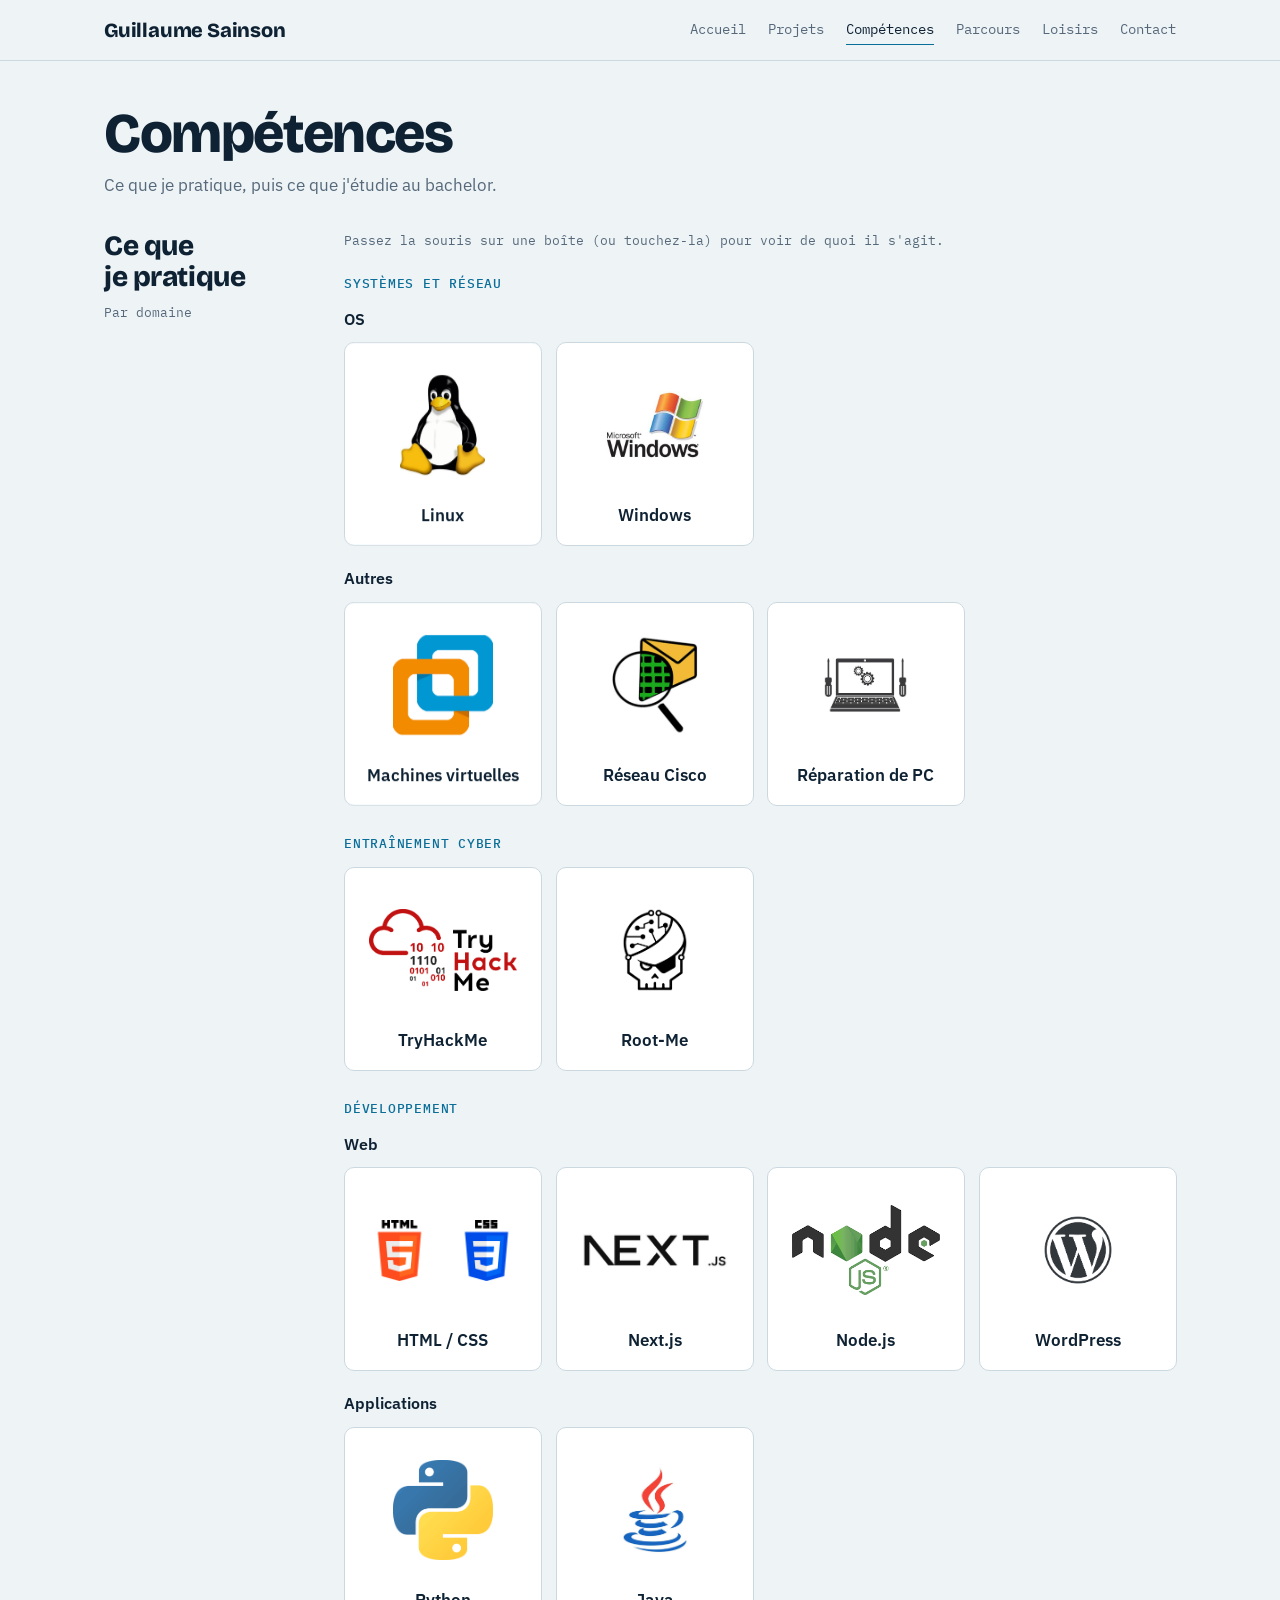
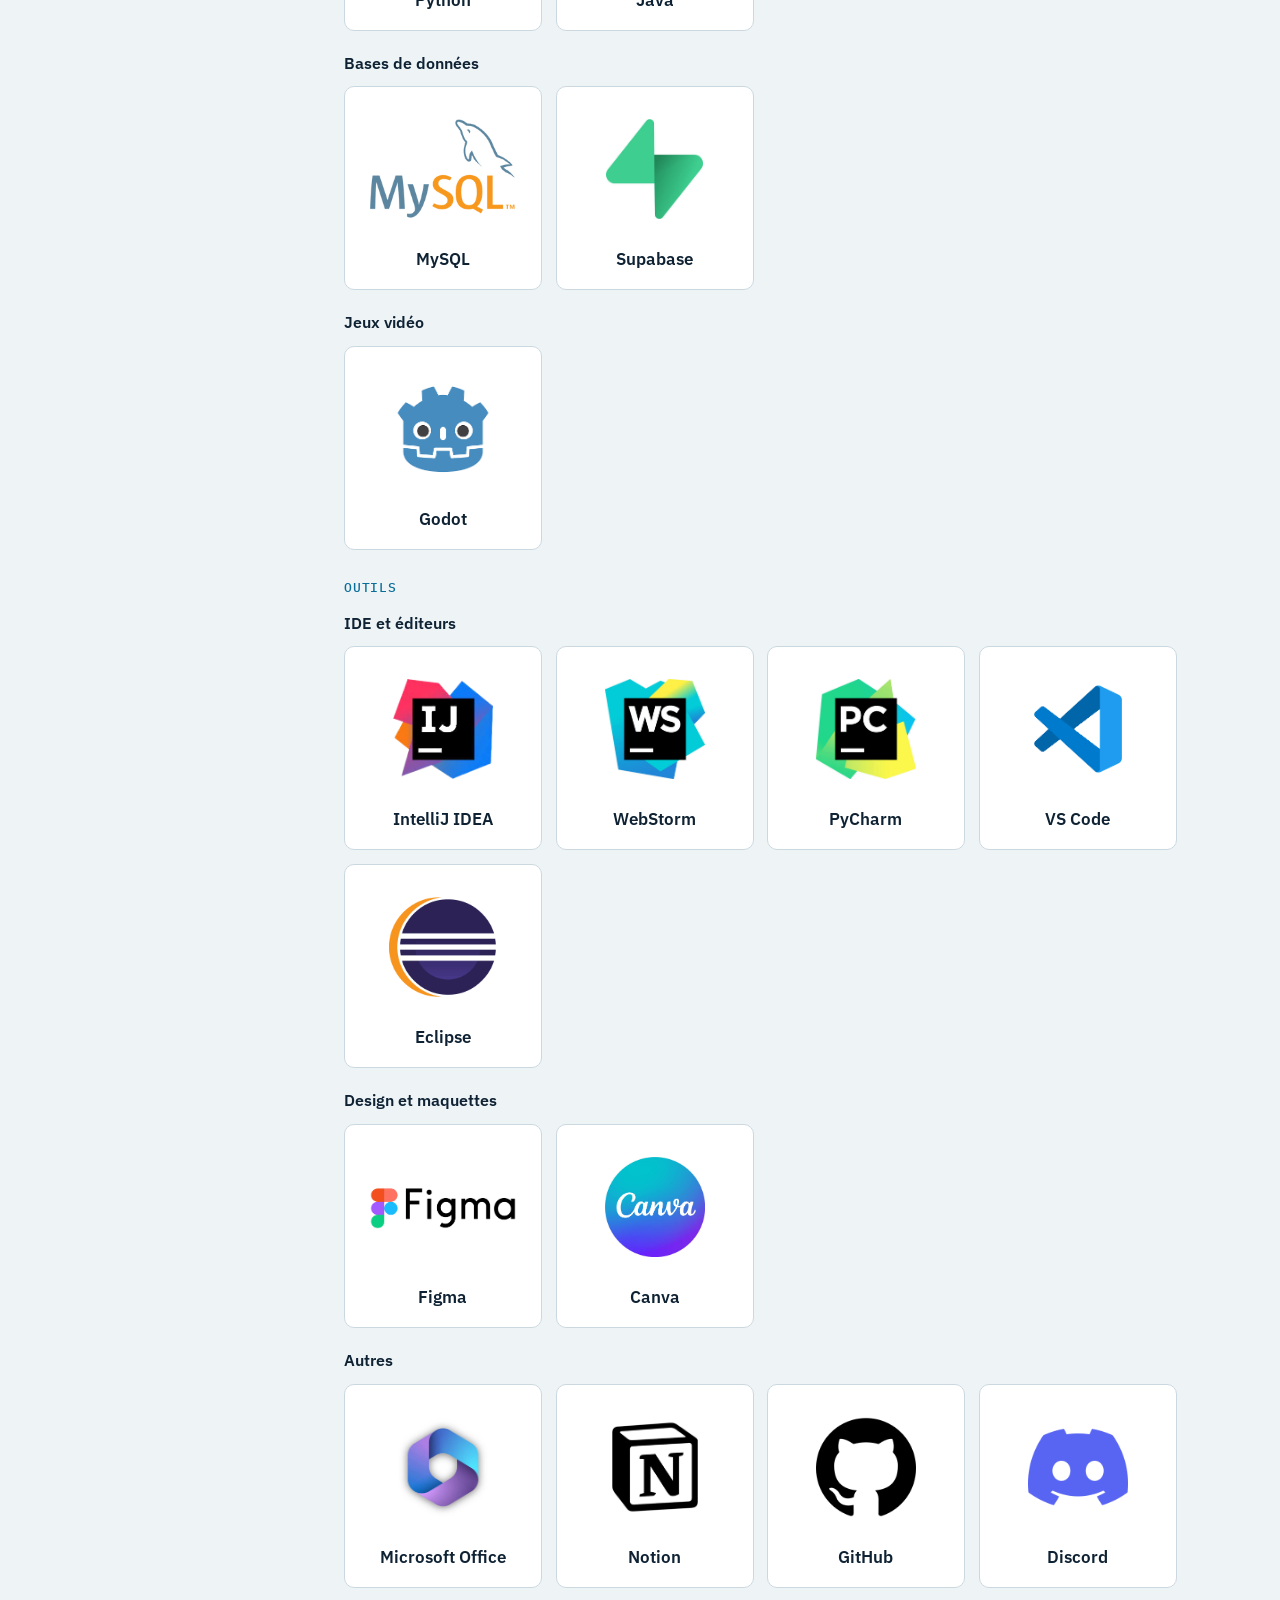
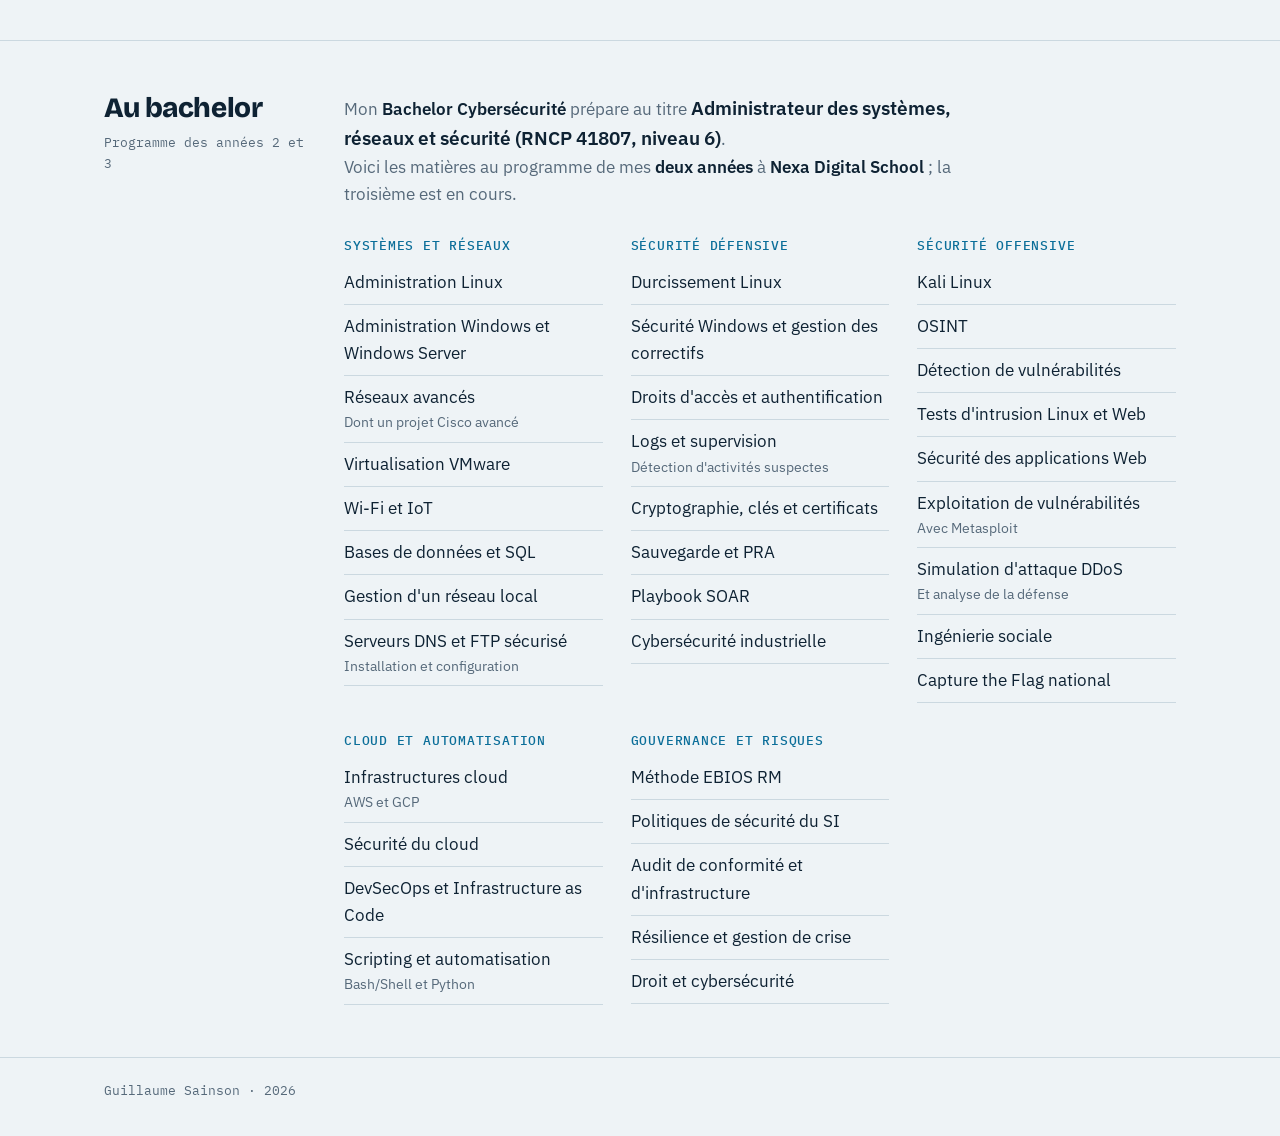
==== commit 8eb74ef5: "lexique retirer" ====
--- a/competences.html
+++ b/competences.html
@@ -8,7 +8,7 @@
   <link rel="preconnect" href="https://fonts.googleapis.com">
   <link rel="preconnect" href="https://fonts.gstatic.com" crossorigin>
   <link href="https://fonts.googleapis.com/css2?family=Bricolage+Grotesque:opsz,wght@12..96,500;12..96,800&family=IBM+Plex+Mono:wght@400;500&family=IBM+Plex+Sans:wght@400;500;600&display=swap" rel="stylesheet">
-  <link rel="stylesheet" href="css/style.css?v=202611161442">
+  <link rel="stylesheet" href="css/style.css?v=202611180905">
 </head>
 <body>
 
@@ -408,6 +408,6 @@
   <footer>
     <div class="wrap"><p>Guillaume Sainson · 2026</p></div>
   </footer>
-  <script src="js/anim.js?v=202611161442"></script>
+  <script src="js/anim.js?v=202611180905"></script>
 </body>
 </html>
--- a/css/style.css
+++ b/css/style.css
@@ -398,7 +398,7 @@
 .kpis { grid-template-columns: repeat(auto-fill, minmax(150px, 1fr)); }
 .kpis dt { white-space: nowrap; font-size: 22px; }
 
-/* Mots du lexique : bulle au survol, lien vers le lexique au clic */
+/* Mots techniques : bulle de définition au survol */
 a.term { position: relative; color: inherit; text-decoration: underline dotted; text-decoration-color: var(--accent); text-underline-offset: 3px; text-decoration-thickness: 1.5px; cursor: help; }
 a.term:hover, a.term:focus-visible { color: var(--accent); }
 a.term::after {
